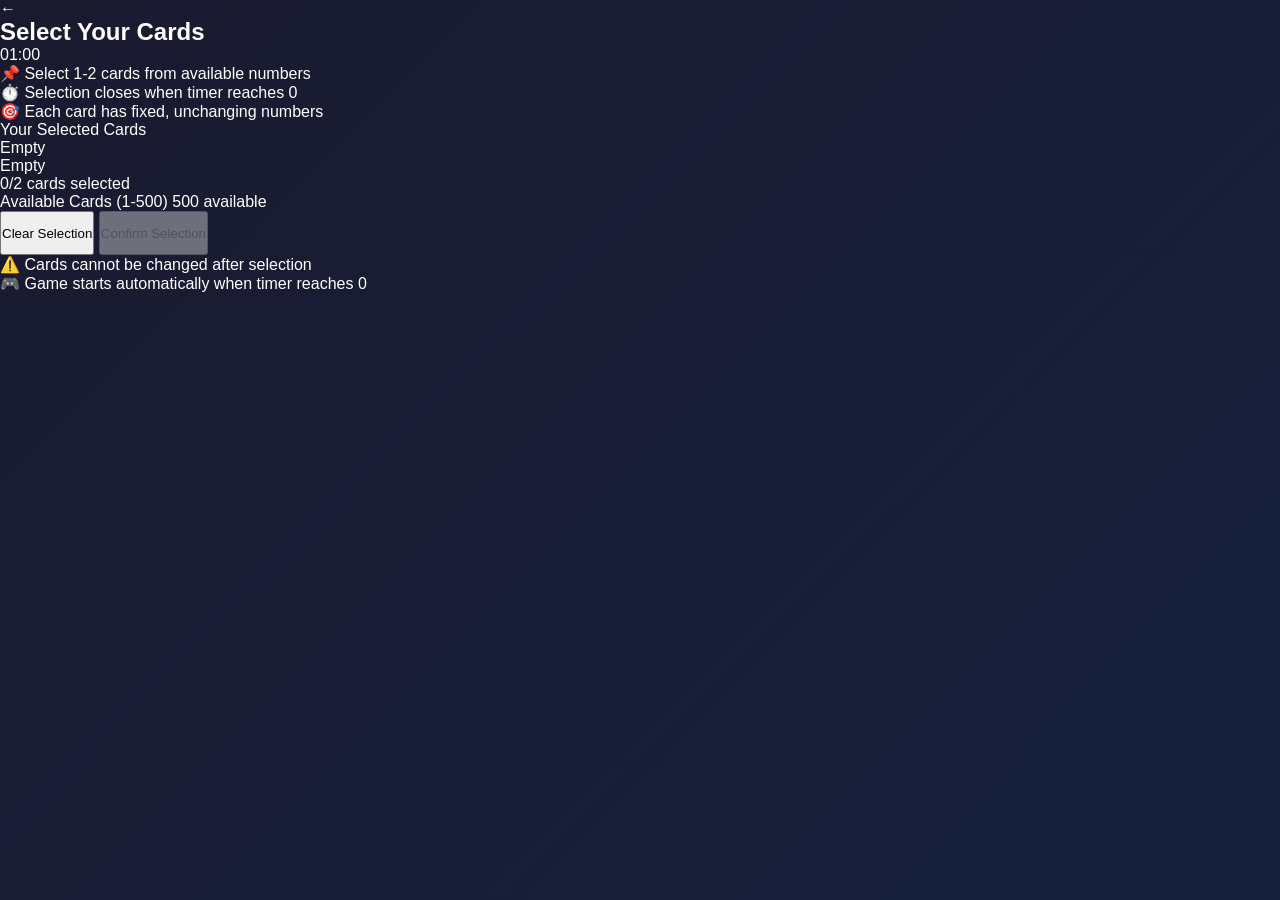
==== choose-cards.html @ dc998b2a "Add files via upload" ====
<!DOCTYPE html>
<html lang="en">
<head>
    <meta charset="UTF-8">
    <meta name="viewport" content="width=device-width, initial-scale=1.0, maximum-scale=1.0, user-scalable=no">
    <title>Select Your Bingo Cards</title>
    <link rel="stylesheet" href="css/style.css">
    <link rel="stylesheet" href="css/mobile.css">
    <link rel="stylesheet" href="css/animations.css">
    <script src="https://telegram.org/js/telegram-web-app.js"></script>
</head>
<body class="selection-page">
    <div class="selection-container">
        <!-- Header -->
        <div class="selection-header">
            <div class="back-button" onclick="window.history.back()">←</div>
            <h2>Select Your Cards</h2>
            <div class="timer-small" id="selectionTimer">01:00</div>
        </div>
        
        <!-- Instructions -->
        <div class="instructions">
            <p>📌 Select 1-2 cards from available numbers</p>
            <p>⏱️ Selection closes when timer reaches 0</p>
            <p>🎯 Each card has fixed, unchanging numbers</p>
        </div>
        
        <!-- Selected Cards Display -->
        <div class="selected-display">
            <div class="selected-title">Your Selected Cards</div>
            <div class="selected-cards" id="selectedCards">
                <div class="card-slot" id="slot1">Empty</div>
                <div class="card-slot" id="slot2">Empty</div>
            </div>
            <div class="selection-count">
                <span id="selectedCount">0</span>/2 cards selected
            </div>
        </div>
        
        <!-- Card Grid -->
        <div class="card-grid-container">
            <div class="grid-header">
                <span>Available Cards (1-500)</span>
                <span class="available-count" id="availableCount">500 available</span>
            </div>
            <div class="card-grid" id="cardGrid">
                <!-- Cards will be generated here -->
            </div>
        </div>
        
        <!-- Controls -->
        <div class="selection-controls">
            <button class="control-btn secondary" id="clearBtn">
                Clear Selection
            </button>
            <button class="control-btn primary" id="confirmBtn" disabled>
                Confirm Selection
            </button>
        </div>
        
        <!-- Footer Note -->
        <div class="footer-note">
            <p>⚠️ Cards cannot be changed after selection</p>
            <p>🎮 Game starts automatically when timer reaches 0</p>
        </div>
    </div>
    
    <!-- Scripts -->
    <script src="js/telegram.js"></script>
    <script src="js/app.js"></script>
    <script src="js/card-manager.js"></script>
</body>
</html>
---- css/style.css ----
/* Reset & Base */
* {
    margin: 0;
    padding: 0;
    box-sizing: border-box;
    -webkit-tap-highlight-color: transparent;
}

body {
    font-family: -apple-system, BlinkMacSystemFont, 'Segoe UI', Roboto, Oxygen, Ubuntu, sans-serif;
    background: linear-gradient(135deg, #1a1a2e 0%, #16213e 100%);
    color: #fff;
    min-height: 100vh;
    overflow-x: hidden;
}

/* Lobby Page */
.lobby-page {
    padding: 16px;
    max-width: 500px;
    margin: 0 auto;
}

.lobby-container {
    display: flex;
    flex-direction: column;
    gap: 20px;
}

.game-header {
    display: flex;
    justify-content: space-between;
    align-items: center;
    padding: 12px;
    background: rgba(255, 255, 255, 0.05);
    border-radius: 12px;
    border: 1px solid rgba(255, 255, 255, 0.1);
}

.logo {
    display: flex;
    align-items: center;
    gap: 10px;
}

.logo-icon {
    font-size: 32px;
}

h1 {
    font-size: 20px;
    font-weight: 700;
}

.stake-display {
    text-align: center;
    padding: 8px 16px;
    background: linear-gradient(135deg, #00b894, #00cec9);
    border-radius: 8px;
}

.stake-label {
    font-size: 12px;
    opacity: 0.9;
}

.stake-amount {
    font-size: 24px;
    font-weight: 700;
}

/* Timer Section */
.game-timer-section {
    text-align: center;
    padding: 20px;
    background: rgba(0, 0, 0, 0.3);
    border-radius: 16px;
    border: 2px solid #00b894;
}

.timer-label {
    font-size: 14px;
    color: #81ecec;
    margin-bottom: 8px;
}

.timer-display {
    font-size: 48px;
    font-weight: 700;
    font-family: 'Courier New', monospace;
    color: #00b894;
    text-shadow: 0 0 20px rgba(0, 184, 148, 0.5);
    margin: 10px 0;
}

.timer-subtext {
    font-size: 12px;
    color: #81ecec;
    opacity: 0.8;
}

/* Stats Grid */
.stats-grid {
    display: grid;
    grid-template-columns: repeat(2, 1fr);
    gap: 12px;
}

.stat-card {
    background: rgba(255, 255, 255, 0.05);
    border-radius: 12px;
    padding: 16px;
    display: flex;
    align-items: center;
    gap: 12px;
    border: 1px solid rgba(255, 255, 255, 0.1);
}

.stat-icon {
    font-size: 24px;
    width: 40px;
    height: 40px;
    background: rgba(255, 255, 255, 0.1);
    border-radius: 10px;
    display: flex;
    align-items: center;
    justify-content: center;
}

.stat-content {
    flex: 1;
}

.stat-value {
    font-size: 20px;
    font-weight: 700;
    color: #00b894;
}

.stat-label {
    font-size: 12px;
    color: #81ecec;
    opacity: 0.8;
}

/* Player Section */
.player-section {
    background: rgba(255, 255, 255, 0.05);
    border-radius: 12px;
    padding: 16px;
}

.player-card {
    display: flex;
    align-items: center;
    gap: 12px;
    margin-bottom: 12px;
}

.player-avatar {
    width: 50px;
    height: 50px;
    background: linear-gradient(135deg, #6c5ce7, #a29bfe);
    border-radius: 25px;
    display: flex;
    align-items: center;
    justify-content: center;
    font-size: 24px;
    font-weight: 700;
}

.player-info {
    flex: 1;
}

.player-name {
    font-size: 18px;
    font-weight: 600;
    margin-bottom: 4px;
}

.player-balance {
    font-size: 14px;
    color: #81ecec;
}

.player-status {
    display: flex;
    justify-content: space-between;
    padding: 8px 0;
    border-top: 1px solid rgba(255, 255, 255, 0.1);
}

.status-label {
    font-size: 14px;
    color: #81ecec;
}

.status-value {
    font-size: 14px;
    font-weight: 600;
    color: #00b894;
}

/* Action Section */
.action-section {
    text-align: center;
}

.play-button {
    width: 100%;
    padding: 24px 16px;
    background: linear-gradient(135deg, #00b894, #00a085);
    border: none;
    border-radius: 16px;
    color: white;
    font-size: 20px;
    font-weight: 700;
    display: flex;
    flex-direction: column;
    align-items: center;
    gap: 8px;
    cursor: pointer;
    transition: transform 0.2s, box-shadow 0.2s;
    margin-bottom: 12px;
}

.play-button:active {
    transform: scale(0.98);
}

.play-icon {
    font-size: 32px;
}

.play-subtext {
    font-size: 14px;
    opacity: 0.9;
}

.commission-notice {
    background: rgba(255, 255, 255, 0.05);
    border-radius: 12px;
    padding: 12px;
    font-size: 12px;
}

.commission-label {
    color: #81ecec;
    margin-bottom: 4px;
}

.commission-breakdown {
    display: flex;
    justify-content: space-between;
    font-size: 14px;
    font-weight: 600;
}

/* Rules & Winners Sections */
.rules-section, .winners-section {
    background: rgba(255, 255, 255, 0.05);
    border-radius: 12px;
    padding: 16px;
}

h3 {
    font-size: 18px;
    margin-bottom: 12px;
    display: flex;
    align-items: center;
    gap: 8px;
}

.rules-list {
    list-style: none;
}

.rules-list li {
    font-size: 14px;
    padding: 8px 0;
    border-bottom: 1px solid rgba(255, 255, 255, 0.05);
    display: flex;
    align-items: center;
    gap: 8px;
}

.rules-list li:last-child {
    border-bottom: none;
}

.winners-list {
    display: flex;
    flex-direction: column;
    gap: 8px;
}

.winner-item {
    display: flex;
    justify-content: space-between;
    padding: 12px;
    background: rgba(255, 255, 255, 0.05);
    border-radius: 8px;
    font-size: 14px;
}

.winner-name {
    font-weight: 600;
}

.winner-prize {
    color: #00b894;
    font-weight: 700;
}
---- css/mobile.css ----
/* Mobile-specific optimizations */
@media (max-width: 480px) {
    body {
        font-size: 14px;
    }
    
    .lobby-page {
        padding: 12px;
    }
    
    h1 {
        font-size: 18px;
    }
    
    .timer-display {
        font-size: 36px;
    }
    
    .stat-card {
        padding: 12px;
    }
    
    .stat-value {
        font-size: 18px;
    }
    
    .play-button {
        padding: 20px 12px;
        font-size: 18px;
    }
    
    .player-avatar {
        width: 45px;
        height: 45px;
        font-size: 20px;
    }
    
    .player-name {
        font-size: 16px;
    }
    
    .rules-list li {
        font-size: 13px;
        padding: 6px 0;
    }
    
    .winner-item {
        font-size: 13px;
        padding: 10px;
    }
}

/* Prevent zoom on input */
input, select, textarea {
    font-size: 16px !important;
}

/* Better touch targets */
button, 
[role="button"] {
    min-height: 44px;
    min-width: 44px;
}

/* Hide scrollbar but keep functionality */
.scrollable {
    -webkit-overflow-scrolling: touch;
    scrollbar-width: none;
}

.scrollable::-webkit-scrollbar {
    display: none;
}

/* Safe area insets for notched phones */
@supports (padding: max(0px)) {
    .lobby-page {
        padding-left: max(12px, env(safe-area-inset-left));
        padding-right: max(12px, env(safe-area-inset-right));
        padding-bottom: max(12px, env(safe-area-inset-bottom));
    }
}
---- css/animations.css ----
/* Animations */
@keyframes fadeIn {
    from { opacity: 0; transform: translateY(20px); }
    to { opacity: 1; transform: translateY(0); }
}

@keyframes slideIn {
    from { transform: translateX(-100%); }
    to { transform: translateX(0); }
}

@keyframes pulse {
    0%, 100% { transform: scale(1); }
    50% { transform: scale(1.05); }
}

@keyframes shake {
    0%, 100% { transform: translateX(0); }
    25% { transform: translateX(-5px); }
    75% { transform: translateX(5px); }
}

@keyframes blink {
    0%, 100% { opacity: 1; }
    50% { opacity: 0.5; }
}

@keyframes confettiFall {
    0% { transform: translateY(-100px) rotate(0deg); opacity: 1; }
    100% { transform: translateY(100vh) rotate(360deg); opacity: 0; }
}

/* Animation Classes */
.animate-fade-in {
    animation: fadeIn 0.5s ease-out;
}

.animate-slide-in {
    animation: slideIn 0.3s ease-out;
}

.animate-pulse {
    animation: pulse 2s infinite;
}

.animate-shake {
    animation: shake 0.5s ease-in-out;
}

.animate-blink {
    animation: blink 1s infinite;
}

/* Page Transitions */
.page-transition-enter {
    opacity: 0;
    transform: translateY(20px);
}

.page-transition-enter-active {
    opacity: 1;
    transform: translateY(0);
    transition: opacity 300ms, transform 300ms;
}

.page-transition-exit {
    opacity: 1;
}

.page-transition-exit-active {
    opacity: 0;
    transform: translateY(-20px);
    transition: opacity 300ms, transform 300ms;
}
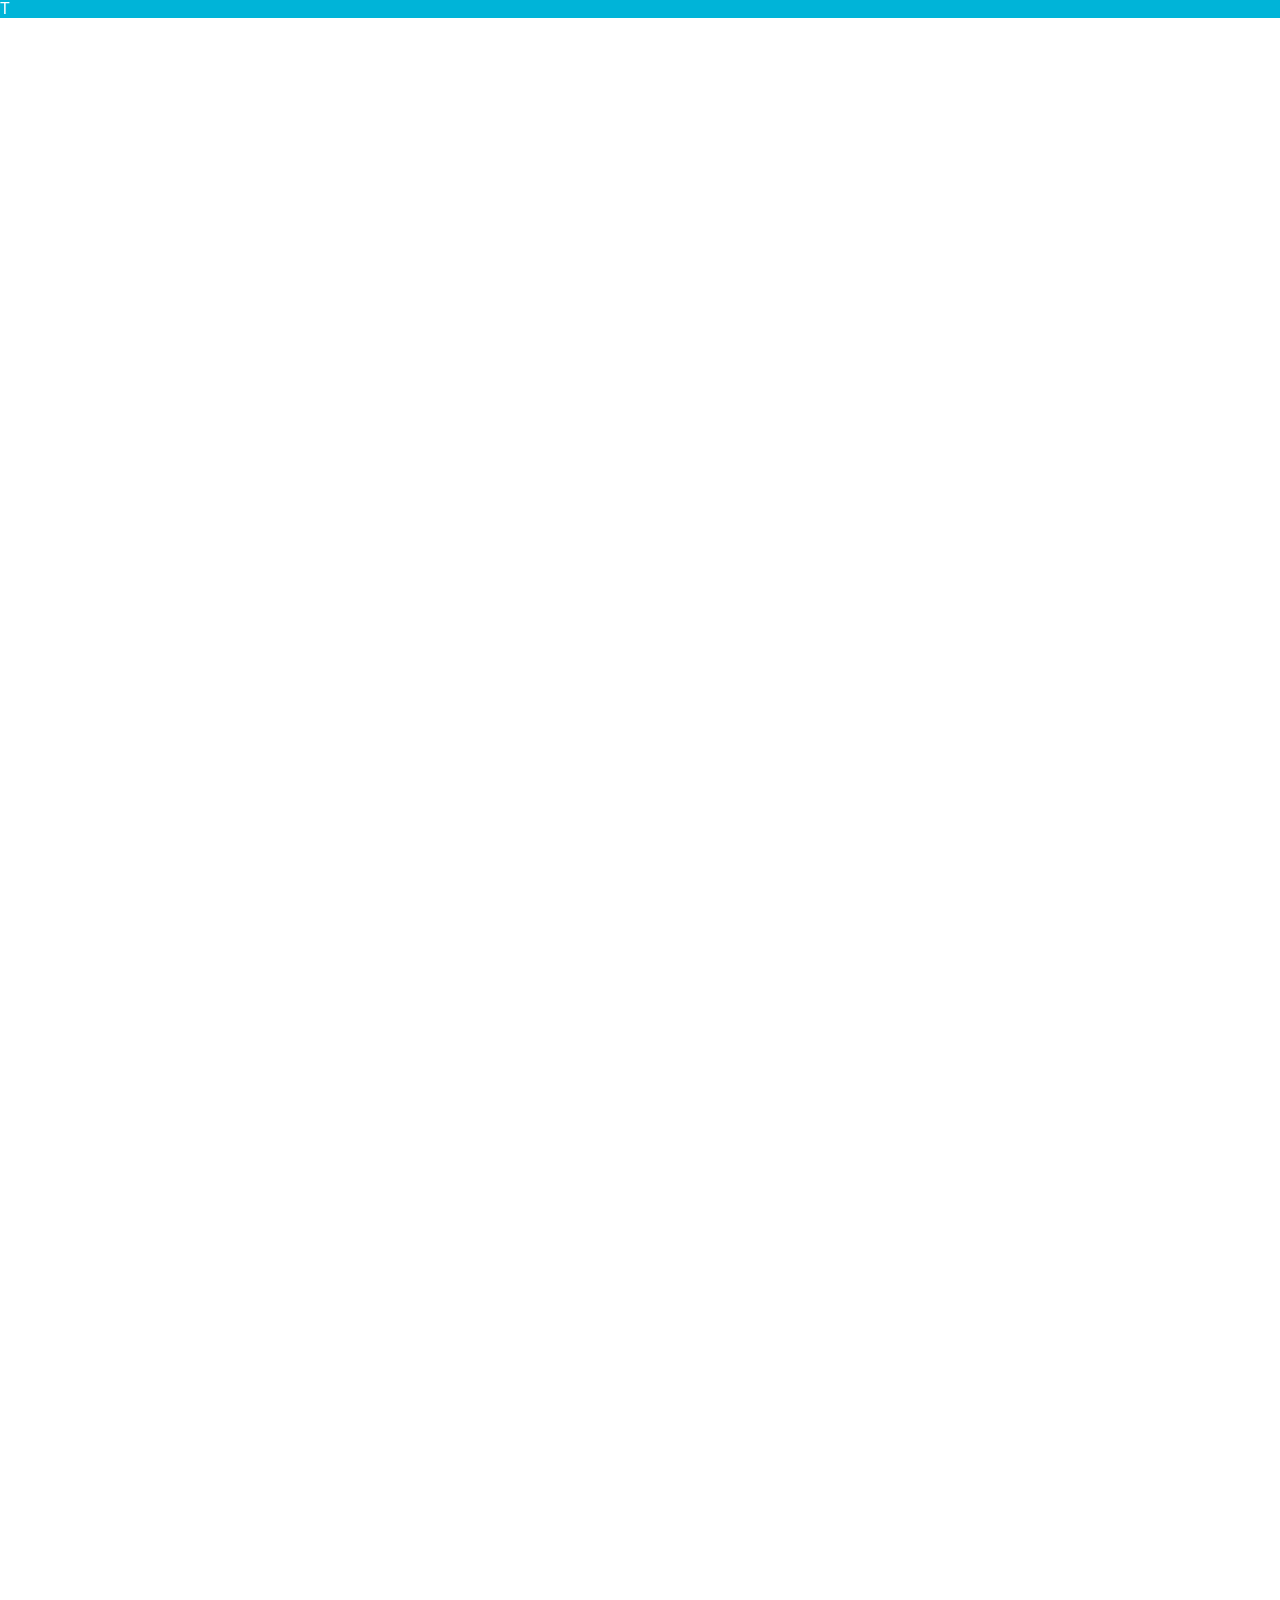
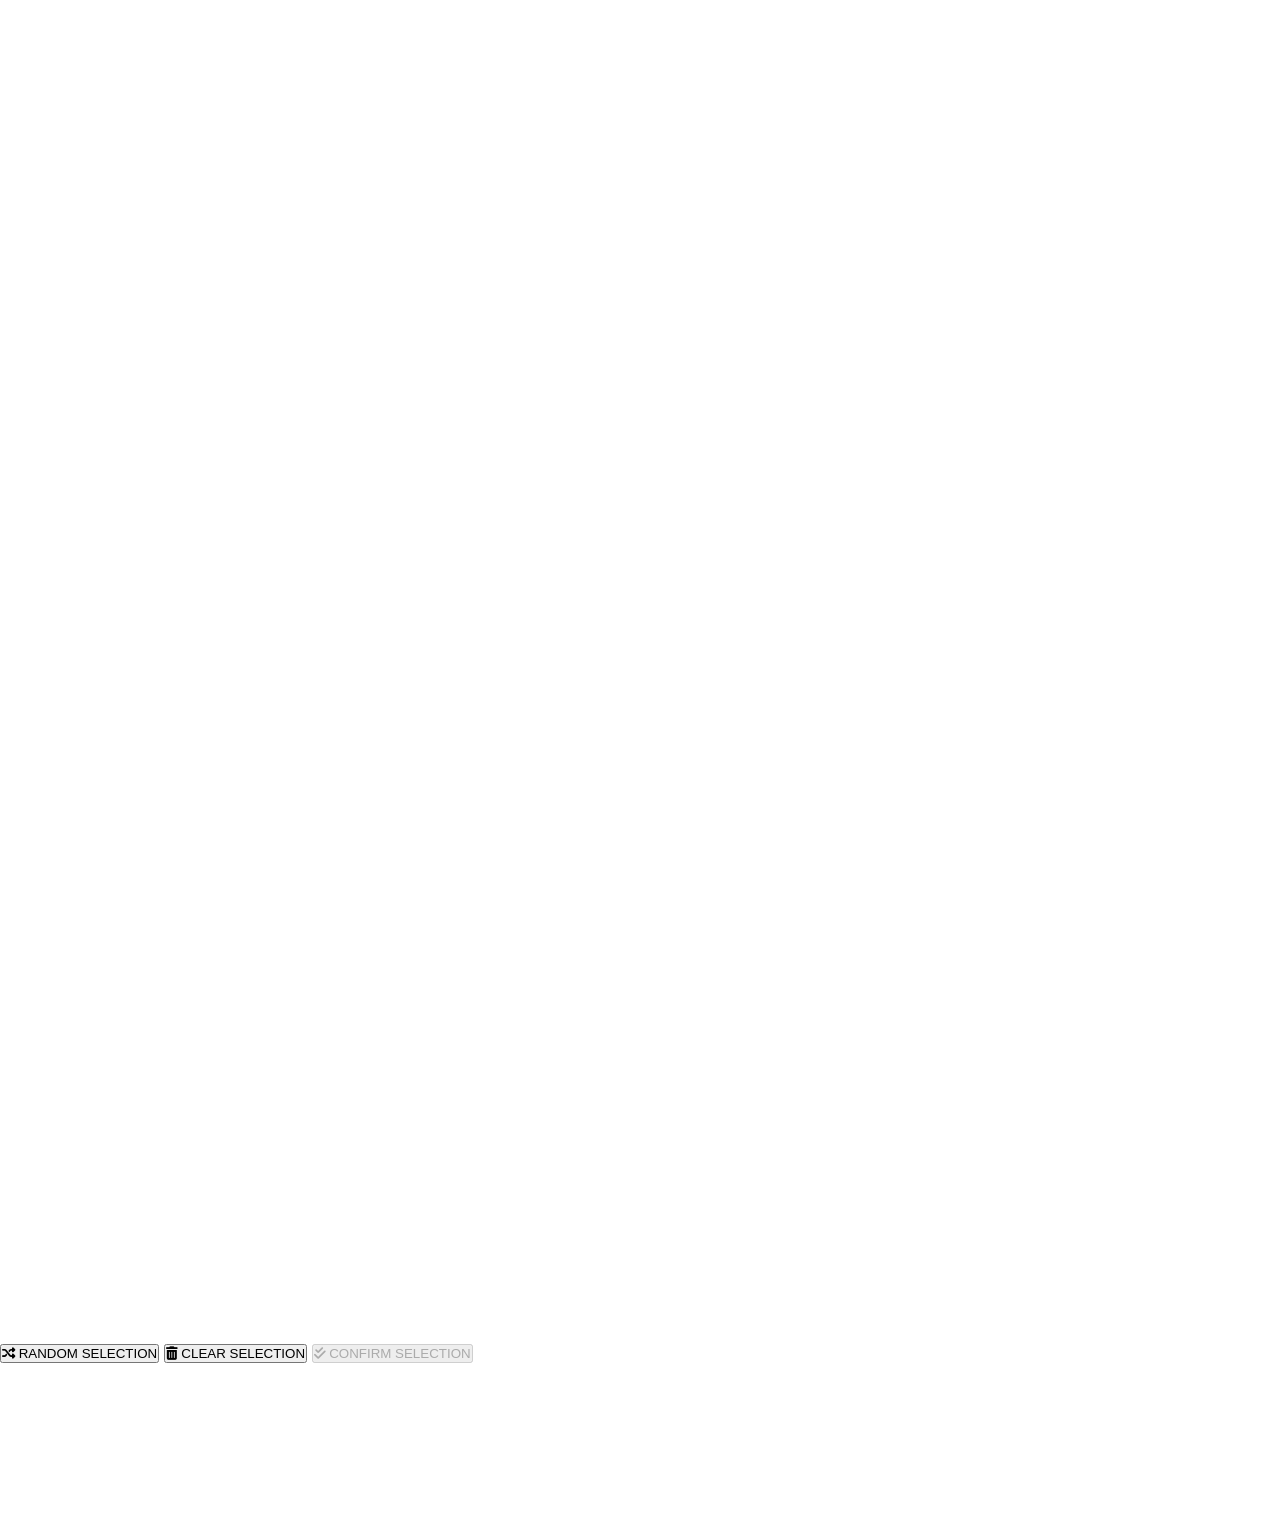
==== commit 6cb1a24a: "Add files via upload" ====
--- a/choose-cards.html
+++ b/choose-cards.html
@@ -2,72 +2,130 @@
 <html lang="en">
 <head>
     <meta charset="UTF-8">
-    <meta name="viewport" content="width=device-width, initial-scale=1.0, maximum-scale=1.0, user-scalable=no">
-    <title>Select Your Bingo Cards</title>
+    <meta name="viewport" content="width=device-width, initial-scale=1.0">
+    <title>Choose Your Bingo Cards</title>
+    <link rel="stylesheet" href="https://cdnjs.cloudflare.com/ajax/libs/font-awesome/6.4.0/css/all.min.css">
     <link rel="stylesheet" href="css/style.css">
-    <link rel="stylesheet" href="css/mobile.css">
     <link rel="stylesheet" href="css/animations.css">
+    <link rel="stylesheet" href="css/choose-cards.css">
     <script src="https://telegram.org/js/telegram-web-app.js"></script>
 </head>
-<body class="selection-page">
-    <div class="selection-container">
-        <!-- Header -->
-        <div class="selection-header">
-            <div class="back-button" onclick="window.history.back()">←</div>
-            <h2>Select Your Cards</h2>
-            <div class="timer-small" id="selectionTimer">01:00</div>
-        </div>
-        
-        <!-- Instructions -->
-        <div class="instructions">
-            <p>📌 Select 1-2 cards from available numbers</p>
-            <p>⏱️ Selection closes when timer reaches 0</p>
-            <p>🎯 Each card has fixed, unchanging numbers</p>
-        </div>
-        
-        <!-- Selected Cards Display -->
-        <div class="selected-display">
-            <div class="selected-title">Your Selected Cards</div>
-            <div class="selected-cards" id="selectedCards">
-                <div class="card-slot" id="slot1">Empty</div>
-                <div class="card-slot" id="slot2">Empty</div>
+<body class="choose-cards-page">
+    <div class="game-container">
+        <div class="header-section">
+            <div class="player-info">
+                <div class="player-id">
+                    <div class="player-avatar" id="playerAvatar">T</div>
+                    <div class="player-details">
+                        <h2 id="playerName">Telegram User</h2>
+                        <p>Player ID: <span id="playerId">0000</span></p>
+                    </div>
+                </div>
+                
+                <div class="selection-timer">
+                    <div class="timer-label">
+                        <i class="fas fa-hourglass-half"></i>
+                        SELECTION TIME LEFT
+                    </div>
+                    <div class="timer-display" id="selectionTimer">01:00</div>
+                </div>
             </div>
-            <div class="selection-count">
-                <span id="selectedCount">0</span>/2 cards selected
+            
+            <div class="selection-progress">
+                <div class="progress-item">
+                    <div class="progress-value" id="cardsSelected">0</div>
+                    <div class="progress-label">Cards Selected</div>
+                    <div class="progress-bar-container">
+                        <div class="progress-bar" id="selectionProgress"></div>
+                    </div>
+                </div>
+                
+                <div class="progress-item">
+                    <div class="progress-value" id="totalCardsTaken">0</div>
+                    <div class="progress-label">Total Cards Taken</div>
+                </div>
+                
+                <div class="progress-item">
+                    <div class="progress-value" id="activePlayers">0</div>
+                    <div class="progress-label">Active Players</div>
+                </div>
             </div>
         </div>
-        
-        <!-- Card Grid -->
-        <div class="card-grid-container">
-            <div class="grid-header">
-                <span>Available Cards (1-500)</span>
-                <span class="available-count" id="availableCount">500 available</span>
-            </div>
-            <div class="card-grid" id="cardGrid">
-                <!-- Cards will be generated here -->
+
+        <div class="cards-grid-section">
+            <h2 class="section-title">
+                <i class="fas fa-th-large"></i>
+                AVAILABLE BINGO CARDS (1-500)
+            </h2>
+            <div class="cards-grid" id="cardsGrid">
+                <!-- Card numbers will be generated by JavaScript -->
             </div>
         </div>
-        
-        <!-- Controls -->
-        <div class="selection-controls">
-            <button class="control-btn secondary" id="clearBtn">
-                Clear Selection
+
+        <div class="selected-cards-section">
+            <h2 class="section-title">
+                <i class="fas fa-check-circle"></i>
+                YOUR SELECTED CARDS
+            </h2>
+            <div class="selected-cards">
+                <div class="selected-card-display" id="card1Display">
+                    <h3><i class="fas fa-dice-one"></i> CARD #1</h3>
+                    <div class="selected-card-number" id="card1Number">--</div>
+                    <div class="card-preview" id="card1Preview">
+                        <!-- Card preview will be generated -->
+                    </div>
+                </div>
+                
+                <div class="selected-card-display" id="card2Display">
+                    <h3><i class="fas fa-dice-two"></i> CARD #2</h3>
+                    <div class="selected-card-number" id="card2Number">--</div>
+                    <div class="card-preview" id="card2Preview">
+                        <!-- Card preview will be generated -->
+                    </div>
+                </div>
+            </div>
+        </div>
+
+        <div class="controls-section">
+            <button class="control-btn btn-random" id="randomSelectBtn">
+                <i class="fas fa-random"></i>
+                RANDOM SELECTION
             </button>
-            <button class="control-btn primary" id="confirmBtn" disabled>
-                Confirm Selection
+            
+            <button class="control-btn btn-clear" id="clearSelectionBtn">
+                <i class="fas fa-trash-alt"></i>
+                CLEAR SELECTION
+            </button>
+            
+            <button class="control-btn btn-confirm" id="confirmSelectionBtn" disabled>
+                <i class="fas fa-check-double"></i>
+                CONFIRM SELECTION
             </button>
         </div>
-        
-        <!-- Footer Note -->
-        <div class="footer-note">
-            <p>⚠️ Cards cannot be changed after selection</p>
-            <p>🎮 Game starts automatically when timer reaches 0</p>
+
+        <div class="instructions">
+            <h3><i class="fas fa-lightbulb"></i> IMPORTANT INSTRUCTIONS</h3>
+            <ul>
+                <li>You can select up to 2 bingo cards</li>
+                <li>Each card has a unique number from 1 to 500</li>
+                <li>Once selected, cards cannot be changed</li>
+                <li>Selection time is limited to 1 minute</li>
+                <li>Game will start automatically when time expires</li>
+                <li>Gray cards are already taken by other players</li>
+                <li>Green cards are available for selection</li>
+                <li>Blue cards are your current selection</li>
+            </ul>
         </div>
     </div>
-    
+
+    <div class="loading-overlay" id="loadingOverlay">
+        <div class="loading-spinner"></div>
+        <div class="loading-text" id="loadingText">Loading Game...</div>
+    </div>
+
     <!-- Scripts -->
-    <script src="js/telegram.js"></script>
-    <script src="js/app.js"></script>
-    <script src="js/card-manager.js"></script>
+    <script src="js/common.js"></script>
+    <script src="js/telegram-init.js"></script>
+    <script src="js/choose-cards.js"></script>
 </body>
 </html>
--- a/css/style.css
+++ b/css/style.css
@@ -1,314 +1,205 @@
-/* Reset & Base */
+/* Reset and base styles */
 * {
     margin: 0;
     padding: 0;
     box-sizing: border-box;
-    -webkit-tap-highlight-color: transparent;
+    font-family: 'Segoe UI', Tahoma, Geneva, Verdana, sans-serif;
 }
 
 body {
-    font-family: -apple-system, BlinkMacSystemFont, 'Segoe UI', Roboto, Oxygen, Ubuntu, sans-serif;
-    background: linear-gradient(135deg, #1a1a2e 0%, #16213e 100%);
     color: #fff;
     min-height: 100vh;
     overflow-x: hidden;
 }
 
-/* Lobby Page */
-.lobby-page {
-    padding: 16px;
-    max-width: 500px;
-    margin: 0 auto;
-}
-
-.lobby-container {
-    display: flex;
-    flex-direction: column;
-    gap: 20px;
-}
-
-.game-header {
-    display: flex;
-    justify-content: space-between;
-    align-items: center;
-    padding: 12px;
-    background: rgba(255, 255, 255, 0.05);
-    border-radius: 12px;
-    border: 1px solid rgba(255, 255, 255, 0.1);
-}
-
-.logo {
-    display: flex;
-    align-items: center;
-    gap: 10px;
-}
-
-.logo-icon {
-    font-size: 32px;
-}
-
-h1 {
-    font-size: 20px;
-    font-weight: 700;
-}
-
-.stake-display {
-    text-align: center;
-    padding: 8px 16px;
-    background: linear-gradient(135deg, #00b894, #00cec9);
-    border-radius: 8px;
-}
-
-.stake-label {
-    font-size: 12px;
-    opacity: 0.9;
-}
-
-.stake-amount {
-    font-size: 24px;
-    font-weight: 700;
-}
-
-/* Timer Section */
-.game-timer-section {
-    text-align: center;
-    padding: 20px;
-    background: rgba(0, 0, 0, 0.3);
-    border-radius: 16px;
-    border: 2px solid #00b894;
-}
-
-.timer-label {
-    font-size: 14px;
-    color: #81ecec;
-    margin-bottom: 8px;
-}
-
-.timer-display {
-    font-size: 48px;
-    font-weight: 700;
-    font-family: 'Courier New', monospace;
-    color: #00b894;
-    text-shadow: 0 0 20px rgba(0, 184, 148, 0.5);
-    margin: 10px 0;
-}
-
-.timer-subtext {
-    font-size: 12px;
-    color: #81ecec;
-    opacity: 0.8;
-}
-
-/* Stats Grid */
-.stats-grid {
-    display: grid;
-    grid-template-columns: repeat(2, 1fr);
-    gap: 12px;
-}
-
-.stat-card {
-    background: rgba(255, 255, 255, 0.05);
-    border-radius: 12px;
-    padding: 16px;
-    display: flex;
-    align-items: center;
-    gap: 12px;
-    border: 1px solid rgba(255, 255, 255, 0.1);
-}
-
-.stat-icon {
-    font-size: 24px;
-    width: 40px;
-    height: 40px;
-    background: rgba(255, 255, 255, 0.1);
+/* Common button styles */
+.btn {
+    padding: 15px 30px;
+    border: none;
     border-radius: 10px;
+    font-size: 1.1rem;
+    font-weight: bold;
+    cursor: pointer;
+    transition: all 0.3s ease;
     display: flex;
     align-items: center;
     justify-content: center;
-}
-
-.stat-content {
-    flex: 1;
-}
-
-.stat-value {
-    font-size: 20px;
-    font-weight: 700;
-    color: #00b894;
-}
-
-.stat-label {
-    font-size: 12px;
-    color: #81ecec;
-    opacity: 0.8;
-}
-
-/* Player Section */
-.player-section {
-    background: rgba(255, 255, 255, 0.05);
-    border-radius: 12px;
-    padding: 16px;
-}
-
-.player-card {
-    display: flex;
-    align-items: center;
-    gap: 12px;
-    margin-bottom: 12px;
-}
-
-.player-avatar {
-    width: 50px;
-    height: 50px;
-    background: linear-gradient(135deg, #6c5ce7, #a29bfe);
-    border-radius: 25px;
-    display: flex;
-    align-items: center;
-    justify-content: center;
-    font-size: 24px;
-    font-weight: 700;
-}
-
-.player-info {
-    flex: 1;
-}
-
-.player-name {
-    font-size: 18px;
-    font-weight: 600;
-    margin-bottom: 4px;
-}
-
-.player-balance {
-    font-size: 14px;
-    color: #81ecec;
-}
-
-.player-status {
-    display: flex;
-    justify-content: space-between;
-    padding: 8px 0;
-    border-top: 1px solid rgba(255, 255, 255, 0.1);
-}
-
-.status-label {
-    font-size: 14px;
-    color: #81ecec;
-}
-
-.status-value {
-    font-size: 14px;
-    font-weight: 600;
-    color: #00b894;
-}
-
-/* Action Section */
-.action-section {
-    text-align: center;
-}
-
-.play-button {
-    width: 100%;
-    padding: 24px 16px;
-    background: linear-gradient(135deg, #00b894, #00a085);
-    border: none;
-    border-radius: 16px;
-    color: white;
-    font-size: 20px;
-    font-weight: 700;
+    gap: 10px;
+    box-shadow: 0 4px 15px rgba(0, 0, 0, 0.3);
+}
+
+.btn-primary {
+    background: linear-gradient(135deg, #00b4d8, #0077b6);
+    color: white;
+}
+
+.btn-primary:hover:not(:disabled) {
+    transform: translateY(-3px);
+    box-shadow: 0 8px 25px rgba(0, 180, 216, 0.4);
+}
+
+.btn-primary:disabled {
+    opacity: 0.5;
+    cursor: not-allowed;
+}
+
+.btn-success {
+    background: linear-gradient(135deg, #4CAF50, #2E7D32);
+    color: white;
+}
+
+.btn-success:hover {
+    transform: translateY(-3px);
+    box-shadow: 0 8px 25px rgba(76, 175, 80, 0.4);
+}
+
+.btn-danger {
+    background: linear-gradient(135deg, #f44336, #c62828);
+    color: white;
+}
+
+.btn-danger:hover {
+    transform: translateY(-3px);
+    box-shadow: 0 8px 25px rgba(244, 67, 54, 0.4);
+}
+
+.btn-warning {
+    background: linear-gradient(135deg, #ff9800, #f57c00);
+    color: white;
+}
+
+.btn-warning:hover {
+    transform: translateY(-3px);
+    box-shadow: 0 8px 25px rgba(255, 152, 0, 0.4);
+}
+
+/* Container styles */
+.container {
+    max-width: 1400px;
+    margin: 0 auto;
+    padding: 20px;
+}
+
+/* Card styles */
+.card {
+    background: rgba(0, 0, 0, 0.5);
+    border-radius: 15px;
+    padding: 20px;
+    border: 2px solid rgba(0, 180, 216, 0.3);
+    box-shadow: 0 10px 30px rgba(0, 0, 0, 0.3);
+}
+
+/* Loading overlay */
+.loading-overlay {
+    position: fixed;
+    top: 0;
+    left: 0;
+    right: 0;
+    bottom: 0;
+    background: rgba(0, 0, 0, 0.9);
     display: flex;
     flex-direction: column;
     align-items: center;
-    gap: 8px;
-    cursor: pointer;
-    transition: transform 0.2s, box-shadow 0.2s;
-    margin-bottom: 12px;
-}
-
-.play-button:active {
-    transform: scale(0.98);
-}
-
-.play-icon {
-    font-size: 32px;
-}
-
-.play-subtext {
-    font-size: 14px;
-    opacity: 0.9;
-}
-
-.commission-notice {
+    justify-content: center;
+    z-index: 9999;
+    opacity: 0;
+    pointer-events: none;
+    transition: opacity 0.5s ease;
+}
+
+.loading-overlay.active {
+    opacity: 1;
+    pointer-events: all;
+}
+
+.loading-spinner {
+    width: 60px;
+    height: 60px;
+    border: 5px solid rgba(0, 180, 216, 0.3);
+    border-top-color: #00b4d8;
+    border-radius: 50%;
+    animation: spin 1s linear infinite;
+    margin-bottom: 20px;
+}
+
+.loading-text {
+    color: #00b4d8;
+    font-size: 1.2rem;
+}
+
+/* Game stats */
+.stat-card {
     background: rgba(255, 255, 255, 0.05);
-    border-radius: 12px;
-    padding: 12px;
-    font-size: 12px;
-}
-
-.commission-label {
-    color: #81ecec;
-    margin-bottom: 4px;
-}
-
-.commission-breakdown {
-    display: flex;
-    justify-content: space-between;
-    font-size: 14px;
-    font-weight: 600;
-}
-
-/* Rules & Winners Sections */
-.rules-section, .winners-section {
-    background: rgba(255, 255, 255, 0.05);
-    border-radius: 12px;
-    padding: 16px;
-}
-
-h3 {
-    font-size: 18px;
-    margin-bottom: 12px;
-    display: flex;
-    align-items: center;
-    gap: 8px;
-}
-
-.rules-list {
-    list-style: none;
-}
-
-.rules-list li {
-    font-size: 14px;
-    padding: 8px 0;
-    border-bottom: 1px solid rgba(255, 255, 255, 0.05);
-    display: flex;
-    align-items: center;
-    gap: 8px;
-}
-
-.rules-list li:last-child {
-    border-bottom: none;
-}
-
-.winners-list {
-    display: flex;
-    flex-direction: column;
-    gap: 8px;
-}
-
-.winner-item {
-    display: flex;
-    justify-content: space-between;
-    padding: 12px;
-    background: rgba(255, 255, 255, 0.05);
-    border-radius: 8px;
-    font-size: 14px;
-}
-
-.winner-name {
-    font-weight: 600;
-}
-
-.winner-prize {
-    color: #00b894;
-    font-weight: 700;
+    border-radius: 10px;
+    padding: 15px;
+    text-align: center;
+}
+
+.stat-value {
+    font-size: 2rem;
+    font-weight: bold;
+    color: #00b4d8;
+    font-family: 'Courier New', monospace;
+}
+
+.stat-label {
+    color: #90e0ef;
+    font-size: 0.9rem;
+    opacity: 0.8;
+    margin-top: 5px;
+}
+
+/* Timer */
+.timer {
+    font-size: 2.5rem;
+    font-weight: bold;
+    color: #00b4d8;
+    font-family: 'Courier New', monospace;
+    text-shadow: 0 0 10px rgba(0, 180, 216, 0.5);
+}
+
+/* Grid system */
+.grid {
+    display: grid;
+    gap: 15px;
+}
+
+.grid-2 { grid-template-columns: repeat(2, 1fr); }
+.grid-3 { grid-template-columns: repeat(3, 1fr); }
+.grid-4 { grid-template-columns: repeat(4, 1fr); }
+.grid-5 { grid-template-columns: repeat(5, 1fr); }
+
+/* Responsive utilities */
+@media (max-width: 768px) {
+    .container {
+        padding: 10px;
+    }
+    
+    .btn {
+        padding: 12px 20px;
+        font-size: 1rem;
+    }
+    
+    .stat-value {
+        font-size: 1.5rem;
+    }
+    
+    .timer {
+        font-size: 2rem;
+    }
+    
+    .grid-2, .grid-3, .grid-4, .grid-5 {
+        grid-template-columns: 1fr;
+    }
+}
+
+/* Hide scrollbar but keep functionality */
+.scrollable {
+    overflow-y: auto;
+    scrollbar-width: none; /* Firefox */
+    -ms-overflow-style: none; /* IE and Edge */
+}
+
+.scrollable::-webkit-scrollbar {
+    display: none; /* Chrome, Safari and Opera */
 }
--- a/css/animations.css
+++ b/css/animations.css
@@ -1,74 +1,243 @@
-/* Animations */
+/* Keyframe animations */
 @keyframes fadeIn {
-    from { opacity: 0; transform: translateY(20px); }
-    to { opacity: 1; transform: translateY(0); }
-}
-
-@keyframes slideIn {
-    from { transform: translateX(-100%); }
-    to { transform: translateX(0); }
+    from {
+        opacity: 0;
+        transform: translateY(20px);
+    }
+    to {
+        opacity: 1;
+        transform: translateY(0);
+    }
+}
+
+@keyframes fadeOut {
+    from {
+        opacity: 1;
+        transform: translateY(0);
+    }
+    to {
+        opacity: 0;
+        transform: translateY(20px);
+    }
+}
+
+@keyframes slideInLeft {
+    from {
+        transform: translateX(-100%);
+        opacity: 0;
+    }
+    to {
+        transform: translateX(0);
+        opacity: 1;
+    }
+}
+
+@keyframes slideInRight {
+    from {
+        transform: translateX(100%);
+        opacity: 0;
+    }
+    to {
+        transform: translateX(0);
+        opacity: 1;
+    }
+}
+
+@keyframes slideInUp {
+    from {
+        transform: translateY(100%);
+        opacity: 0;
+    }
+    to {
+        transform: translateY(0);
+        opacity: 1;
+    }
+}
+
+@keyframes slideInDown {
+    from {
+        transform: translateY(-100%);
+        opacity: 0;
+    }
+    to {
+        transform: translateY(0);
+        opacity: 1;
+    }
 }
 
 @keyframes pulse {
-    0%, 100% { transform: scale(1); }
-    50% { transform: scale(1.05); }
+    0%, 100% {
+        transform: scale(1);
+        opacity: 1;
+    }
+    50% {
+        transform: scale(1.05);
+        opacity: 0.8;
+    }
+}
+
+@keyframes bounce {
+    0%, 100% {
+        transform: translateY(0);
+    }
+    50% {
+        transform: translateY(-10px);
+    }
+}
+
+@keyframes spin {
+    to {
+        transform: rotate(360deg);
+    }
+}
+
+@keyframes shimmer {
+    0% {
+        background-position: -1000px 0;
+    }
+    100% {
+        background-position: 1000px 0;
+    }
+}
+
+@keyframes glow {
+    0%, 100% {
+        box-shadow: 0 0 20px rgba(0, 180, 216, 0.5);
+    }
+    50% {
+        box-shadow: 0 0 40px rgba(0, 180, 216, 0.8);
+    }
+}
+
+@keyframes float {
+    0%, 100% {
+        transform: translateY(0);
+    }
+    50% {
+        transform: translateY(-20px);
+    }
 }
 
 @keyframes shake {
-    0%, 100% { transform: translateX(0); }
-    25% { transform: translateX(-5px); }
-    75% { transform: translateX(5px); }
-}
-
-@keyframes blink {
-    0%, 100% { opacity: 1; }
-    50% { opacity: 0.5; }
+    0%, 100% {
+        transform: translateX(0);
+    }
+    10%, 30%, 50%, 70%, 90% {
+        transform: translateX(-5px);
+    }
+    20%, 40%, 60%, 80% {
+        transform: translateX(5px);
+    }
+}
+
+@keyframes numberPop {
+    0% {
+        transform: scale(0.5) rotate(-10deg);
+        opacity: 0;
+    }
+    70% {
+        transform: scale(1.1) rotate(5deg);
+    }
+    100% {
+        transform: scale(1) rotate(0);
+        opacity: 1;
+    }
 }
 
 @keyframes confettiFall {
-    0% { transform: translateY(-100px) rotate(0deg); opacity: 1; }
-    100% { transform: translateY(100vh) rotate(360deg); opacity: 0; }
-}
-
-/* Animation Classes */
+    0% {
+        transform: translateY(-100px) rotate(0deg);
+        opacity: 1;
+    }
+    100% {
+        transform: translateY(100vh) rotate(720deg);
+        opacity: 0;
+    }
+}
+
+@keyframes winnerText {
+    0% {
+        text-shadow: 0 0 10px #4CAF50;
+    }
+    100% {
+        text-shadow: 0 0 30px #4CAF50, 0 0 60px #4CAF50;
+    }
+}
+
+/* Animation classes */
 .animate-fade-in {
-    animation: fadeIn 0.5s ease-out;
-}
-
-.animate-slide-in {
-    animation: slideIn 0.3s ease-out;
+    animation: fadeIn 0.5s ease-out forwards;
+}
+
+.animate-slide-in-left {
+    animation: slideInLeft 0.5s ease-out forwards;
+}
+
+.animate-slide-in-right {
+    animation: slideInRight 0.5s ease-out forwards;
+}
+
+.animate-slide-in-up {
+    animation: slideInUp 0.5s ease-out forwards;
+}
+
+.animate-slide-in-down {
+    animation: slideInDown 0.5s ease-out forwards;
 }
 
 .animate-pulse {
     animation: pulse 2s infinite;
 }
 
+.animate-bounce {
+    animation: bounce 2s infinite;
+}
+
+.animate-glow {
+    animation: glow 2s infinite;
+}
+
+.animate-float {
+    animation: float 3s ease-in-out infinite;
+}
+
 .animate-shake {
     animation: shake 0.5s ease-in-out;
 }
 
-.animate-blink {
-    animation: blink 1s infinite;
-}
-
-/* Page Transitions */
-.page-transition-enter {
-    opacity: 0;
-    transform: translateY(20px);
-}
-
-.page-transition-enter-active {
-    opacity: 1;
+.animate-number-pop {
+    animation: numberPop 0.5s ease-out forwards;
+}
+
+.animate-winner-text {
+    animation: winnerText 1s alternate infinite;
+}
+
+/* Transition delays */
+.delay-100 { animation-delay: 100ms; }
+.delay-200 { animation-delay: 200ms; }
+.delay-300 { animation-delay: 300ms; }
+.delay-400 { animation-delay: 400ms; }
+.delay-500 { animation-delay: 500ms; }
+.delay-600 { animation-delay: 600ms; }
+.delay-700 { animation-delay: 700ms; }
+.delay-800 { animation-delay: 800ms; }
+.delay-900 { animation-delay: 900ms; }
+.delay-1000 { animation-delay: 1000ms; }
+
+/* Page transition */
+.page-transition {
+    position: fixed;
+    top: 0;
+    left: 0;
+    right: 0;
+    bottom: 0;
+    background: linear-gradient(135deg, #001219, #005f73);
+    z-index: 9998;
+    transform: translateY(100%);
+    transition: transform 0.8s cubic-bezier(0.77, 0, 0.18, 1);
+}
+
+.page-transition.active {
     transform: translateY(0);
-    transition: opacity 300ms, transform 300ms;
-}
-
-.page-transition-exit {
-    opacity: 1;
-}
-
-.page-transition-exit-active {
-    opacity: 0;
-    transform: translateY(-20px);
-    transition: opacity 300ms, transform 300ms;
 }
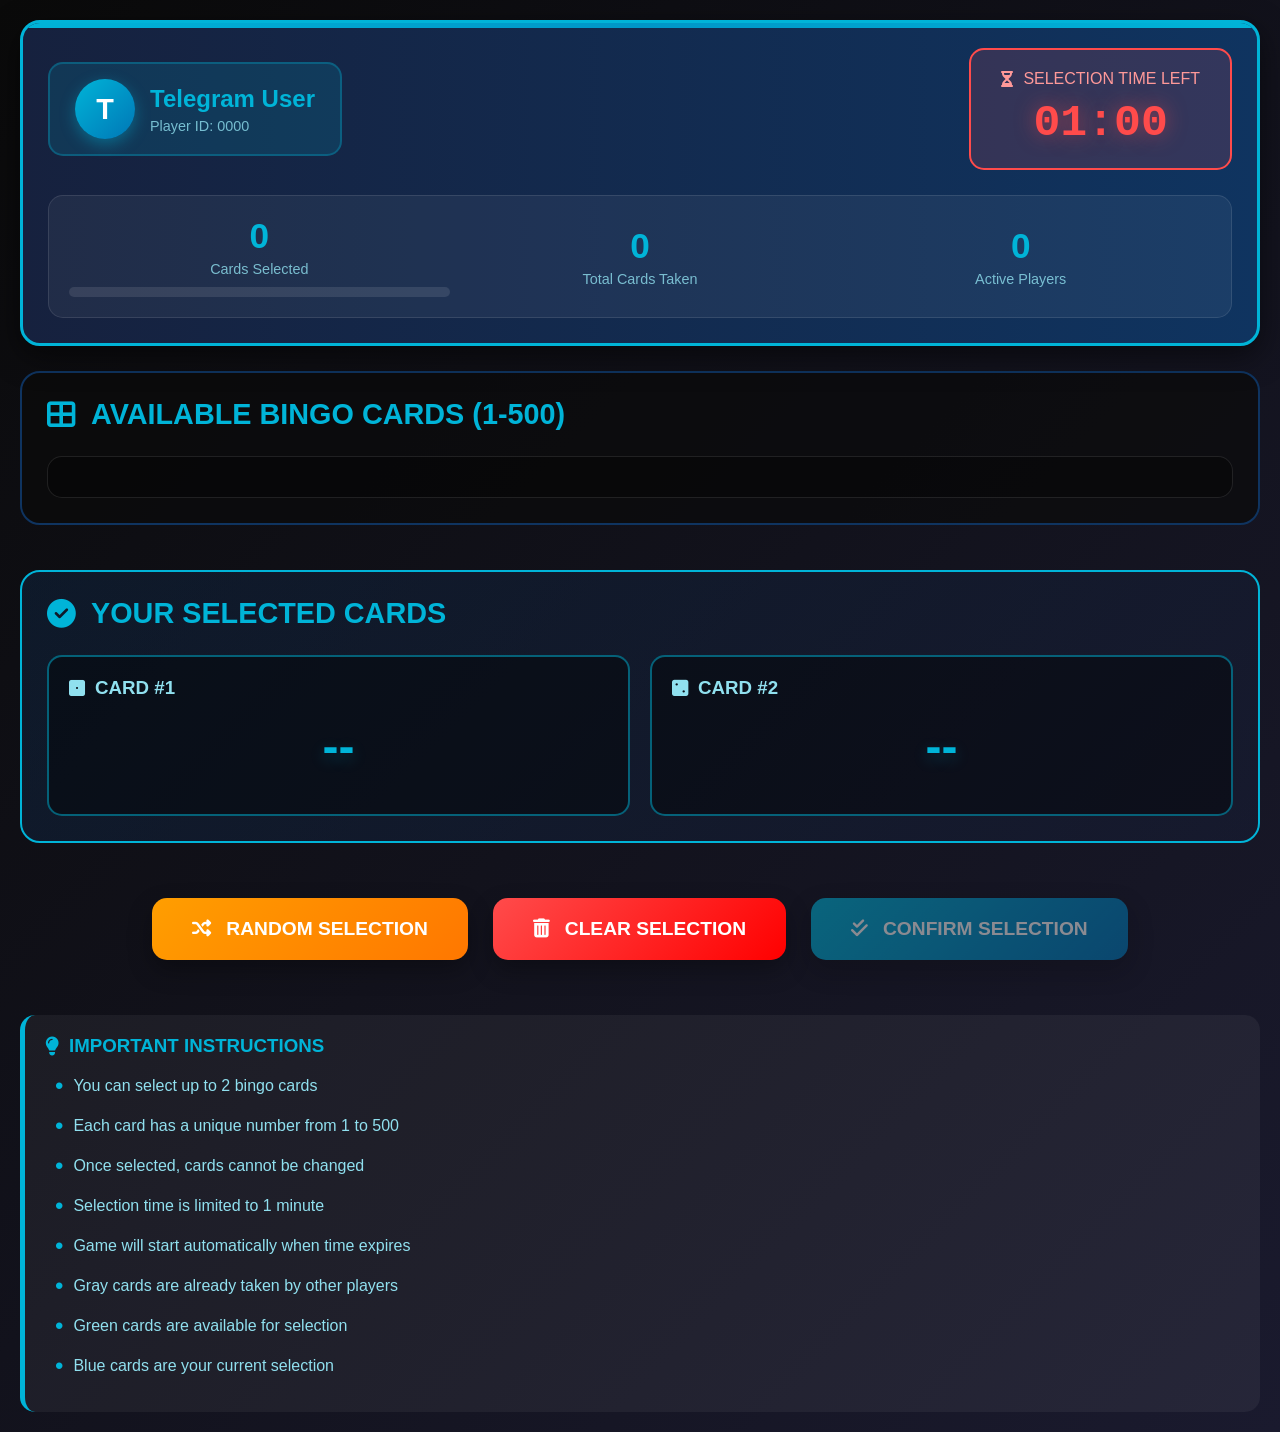
==== commit 529b001f: "Add files via upload" ====
--- a/choose-cards.html
+++ b/choose-cards.html
@@ -5,12 +5,508 @@
     <meta name="viewport" content="width=device-width, initial-scale=1.0">
     <title>Choose Your Bingo Cards</title>
     <link rel="stylesheet" href="https://cdnjs.cloudflare.com/ajax/libs/font-awesome/6.4.0/css/all.min.css">
-    <link rel="stylesheet" href="css/style.css">
-    <link rel="stylesheet" href="css/animations.css">
-    <link rel="stylesheet" href="css/choose-cards.css">
     <script src="https://telegram.org/js/telegram-web-app.js"></script>
+    <style>
+        * {
+            margin: 0;
+            padding: 0;
+            box-sizing: border-box;
+            font-family: 'Segoe UI', Tahoma, Geneva, Verdana, sans-serif;
+        }
+
+        body {
+            background: linear-gradient(135deg, #0a0a0a 0%, #1a1a2e 100%);
+            color: #fff;
+            min-height: 100vh;
+            padding: 20px;
+        }
+
+        .game-container {
+            max-width: 1400px;
+            margin: 0 auto;
+            display: flex;
+            flex-direction: column;
+            gap: 25px;
+        }
+
+        .header-section {
+            background: linear-gradient(90deg, #16213e, #0f3460);
+            border-radius: 20px;
+            padding: 25px;
+            border: 3px solid #00b4d8;
+            box-shadow: 0 10px 30px rgba(0, 0, 0, 0.5);
+            position: relative;
+            overflow: hidden;
+        }
+
+        .header-section:before {
+            content: '';
+            position: absolute;
+            top: 0;
+            left: 0;
+            right: 0;
+            height: 5px;
+            background: linear-gradient(90deg, #00b4d8, #0096c7, #00b4d8);
+        }
+
+        .player-info {
+            display: flex;
+            justify-content: space-between;
+            align-items: center;
+            margin-bottom: 25px;
+            flex-wrap: wrap;
+            gap: 20px;
+        }
+
+        .player-id {
+            display: flex;
+            align-items: center;
+            gap: 15px;
+            background: rgba(0, 180, 216, 0.15);
+            padding: 15px 25px;
+            border-radius: 15px;
+            border: 2px solid rgba(0, 180, 216, 0.3);
+        }
+
+        .player-avatar {
+            width: 60px;
+            height: 60px;
+            border-radius: 50%;
+            background: linear-gradient(135deg, #00b4d8, #0077b6);
+            display: flex;
+            align-items: center;
+            justify-content: center;
+            font-size: 1.8rem;
+            font-weight: bold;
+            box-shadow: 0 5px 15px rgba(0, 180, 216, 0.4);
+        }
+
+        .player-details h2 {
+            color: #00b4d8;
+            margin-bottom: 5px;
+            font-size: 1.5rem;
+        }
+
+        .player-details p {
+            color: #90e0ef;
+            font-size: 0.9rem;
+            opacity: 0.8;
+        }
+
+        .selection-timer {
+            background: rgba(255, 75, 75, 0.15);
+            padding: 20px 30px;
+            border-radius: 15px;
+            border: 2px solid #ff4b4b;
+            text-align: center;
+            min-width: 200px;
+        }
+
+        .timer-label {
+            color: #ff9999;
+            font-size: 1rem;
+            margin-bottom: 10px;
+            display: flex;
+            align-items: center;
+            justify-content: center;
+            gap: 10px;
+        }
+
+        .timer-display {
+            font-size: 2.8rem;
+            font-weight: bold;
+            color: #ff4b4b;
+            font-family: 'Courier New', monospace;
+            text-shadow: 0 0 20px rgba(255, 75, 75, 0.5);
+        }
+
+        .selection-progress {
+            display: flex;
+            justify-content: space-between;
+            align-items: center;
+            background: rgba(255, 255, 255, 0.05);
+            padding: 20px;
+            border-radius: 15px;
+            border: 1px solid rgba(255, 255, 255, 0.1);
+        }
+
+        .progress-item {
+            text-align: center;
+            flex: 1;
+        }
+
+        .progress-value {
+            font-size: 2.2rem;
+            font-weight: bold;
+            color: #00b4d8;
+            margin-bottom: 5px;
+        }
+
+        .progress-label {
+            color: #90e0ef;
+            font-size: 0.9rem;
+            opacity: 0.8;
+        }
+
+        .progress-bar-container {
+            height: 10px;
+            background: rgba(255, 255, 255, 0.1);
+            border-radius: 5px;
+            overflow: hidden;
+            margin-top: 10px;
+        }
+
+        .progress-bar {
+            height: 100%;
+            background: linear-gradient(90deg, #00b4d8, #0096c7);
+            width: 0%;
+            transition: width 0.5s ease;
+            border-radius: 5px;
+        }
+
+        .cards-grid-section {
+            background: rgba(10, 10, 10, 0.7);
+            border-radius: 20px;
+            padding: 25px;
+            border: 2px solid #0f3460;
+        }
+
+        .section-title {
+            color: #00b4d8;
+            font-size: 1.8rem;
+            margin-bottom: 25px;
+            display: flex;
+            align-items: center;
+            gap: 15px;
+        }
+
+        .cards-grid {
+            display: grid;
+            grid-template-columns: repeat(auto-fill, minmax(120px, 1fr));
+            gap: 15px;
+            max-height: 500px;
+            overflow-y: auto;
+            padding: 20px;
+            background: rgba(0, 0, 0, 0.3);
+            border-radius: 15px;
+            border: 1px solid rgba(255, 255, 255, 0.1);
+        }
+
+        .card-number {
+            aspect-ratio: 1;
+            display: flex;
+            align-items: center;
+            justify-content: center;
+            background: linear-gradient(135deg, #1a1a2e, #16213e);
+            border-radius: 12px;
+            font-size: 1.5rem;
+            font-weight: bold;
+            cursor: pointer;
+            transition: all 0.3s ease;
+            border: 3px solid transparent;
+            color: #90e0ef;
+            position: relative;
+            overflow: hidden;
+        }
+
+        .card-number:before {
+            content: '';
+            position: absolute;
+            top: 0;
+            left: 0;
+            right: 0;
+            bottom: 0;
+            background: linear-gradient(135deg, transparent, rgba(255, 255, 255, 0.1), transparent);
+            transform: translateX(-100%);
+            transition: transform 0.6s ease;
+        }
+
+        .card-number:hover:before {
+            transform: translateX(100%);
+        }
+
+        .card-number:hover {
+            transform: translateY(-5px) scale(1.05);
+            border-color: #00b4d8;
+            box-shadow: 0 10px 20px rgba(0, 180, 216, 0.3);
+            color: white;
+        }
+
+        .card-number.selected {
+            background: linear-gradient(135deg, #00b4d8, #0077b6);
+            border-color: #90e0ef;
+            color: white;
+            box-shadow: 0 10px 25px rgba(0, 180, 216, 0.5);
+            animation: selectedPulse 2s infinite;
+        }
+
+        .card-number.taken {
+            background: linear-gradient(135deg, #333, #222);
+            border-color: #666;
+            color: #666;
+            cursor: not-allowed;
+            position: relative;
+        }
+
+        .card-number.taken:after {
+            content: '✗';
+            position: absolute;
+            top: 50%;
+            left: 50%;
+            transform: translate(-50%, -50%);
+            font-size: 3rem;
+            color: rgba(255, 0, 0, 0.5);
+        }
+
+        .selected-cards-section {
+            background: linear-gradient(135deg, rgba(15, 52, 96, 0.3), rgba(22, 33, 62, 0.3));
+            border-radius: 20px;
+            padding: 25px;
+            border: 2px solid #00b4d8;
+            margin-top: 20px;
+        }
+
+        .selected-cards {
+            display: flex;
+            gap: 20px;
+            margin-top: 20px;
+            flex-wrap: wrap;
+        }
+
+        .selected-card-display {
+            flex: 1;
+            min-width: 250px;
+            background: rgba(0, 0, 0, 0.4);
+            border-radius: 15px;
+            padding: 20px;
+            border: 2px solid rgba(0, 180, 216, 0.5);
+        }
+
+        .selected-card-display h3 {
+            color: #90e0ef;
+            margin-bottom: 15px;
+            display: flex;
+            align-items: center;
+            gap: 10px;
+        }
+
+        .selected-card-number {
+            font-size: 3rem;
+            font-weight: bold;
+            color: #00b4d8;
+            text-align: center;
+            margin: 20px 0;
+            text-shadow: 0 5px 15px rgba(0, 180, 216, 0.3);
+        }
+
+        .card-preview {
+            display: grid;
+            grid-template-columns: repeat(5, 1fr);
+            gap: 8px;
+            margin-top: 15px;
+        }
+
+        .preview-cell {
+            aspect-ratio: 1;
+            display: flex;
+            align-items: center;
+            justify-content: center;
+            background: rgba(255, 255, 255, 0.05);
+            border-radius: 5px;
+            font-size: 0.9rem;
+            font-weight: bold;
+            color: #90e0ef;
+        }
+
+        .preview-cell.free {
+            background: linear-gradient(135deg, #00b4d8, #0077b6);
+            color: white;
+        }
+
+        .controls-section {
+            display: flex;
+            justify-content: center;
+            gap: 25px;
+            margin-top: 30px;
+            flex-wrap: wrap;
+        }
+
+        .control-btn {
+            padding: 20px 40px;
+            border: none;
+            border-radius: 15px;
+            font-size: 1.2rem;
+            font-weight: bold;
+            cursor: pointer;
+            transition: all 0.3s ease;
+            display: flex;
+            align-items: center;
+            gap: 15px;
+            box-shadow: 0 10px 25px rgba(0, 0, 0, 0.3);
+        }
+
+        .btn-confirm {
+            background: linear-gradient(135deg, #00b4d8, #0077b6);
+            color: white;
+            min-width: 250px;
+        }
+
+        .btn-confirm:hover:not(:disabled) {
+            transform: translateY(-5px);
+            box-shadow: 0 15px 35px rgba(0, 180, 216, 0.4);
+            background: linear-gradient(135deg, #0096c7, #005f8a);
+        }
+
+        .btn-confirm:disabled {
+            opacity: 0.5;
+            cursor: not-allowed;
+        }
+
+        .btn-random {
+            background: linear-gradient(135deg, #ff9e00, #ff7700);
+            color: white;
+        }
+
+        .btn-random:hover {
+            transform: translateY(-5px);
+            box-shadow: 0 15px 35px rgba(255, 158, 0, 0.4);
+        }
+
+        .btn-clear {
+            background: linear-gradient(135deg, #ff4b4b, #ff0000);
+            color: white;
+        }
+
+        .btn-clear:hover {
+            transform: translateY(-5px);
+            box-shadow: 0 15px 35px rgba(255, 75, 75, 0.4);
+        }
+
+        .instructions {
+            background: rgba(255, 255, 255, 0.05);
+            border-radius: 15px;
+            padding: 20px;
+            margin-top: 30px;
+            border-left: 5px solid #00b4d8;
+        }
+
+        .instructions h3 {
+            color: #00b4d8;
+            margin-bottom: 15px;
+            display: flex;
+            align-items: center;
+            gap: 10px;
+        }
+
+        .instructions ul {
+            list-style: none;
+            padding-left: 10px;
+        }
+
+        .instructions li {
+            margin-bottom: 12px;
+            color: #90e0ef;
+            display: flex;
+            align-items: center;
+            gap: 10px;
+        }
+
+        .instructions li:before {
+            content: "•";
+            color: #00b4d8;
+            font-size: 1.5rem;
+        }
+
+        @keyframes selectedPulse {
+            0%, 100% { transform: scale(1); box-shadow: 0 10px 25px rgba(0, 180, 216, 0.5); }
+            50% { transform: scale(1.03); box-shadow: 0 15px 30px rgba(0, 180, 216, 0.7); }
+        }
+
+        @keyframes fadeIn {
+            from { opacity: 0; transform: translateY(20px); }
+            to { opacity: 1; transform: translateY(0); }
+        }
+
+        .loading-overlay {
+            position: fixed;
+            top: 0;
+            left: 0;
+            right: 0;
+            bottom: 0;
+            background: rgba(0, 0, 0, 0.9);
+            display: flex;
+            flex-direction: column;
+            align-items: center;
+            justify-content: center;
+            z-index: 1000;
+            opacity: 0;
+            pointer-events: none;
+            transition: opacity 0.5s ease;
+        }
+
+        .loading-overlay.active {
+            opacity: 1;
+            pointer-events: all;
+        }
+
+        .loading-spinner {
+            width: 80px;
+            height: 80px;
+            border: 8px solid rgba(0, 180, 216, 0.3);
+            border-top-color: #00b4d8;
+            border-radius: 50%;
+            animation: spin 1s linear infinite;
+            margin-bottom: 30px;
+        }
+
+        .loading-text {
+            color: #00b4d8;
+            font-size: 1.5rem;
+            text-align: center;
+        }
+
+        @keyframes spin {
+            to { transform: rotate(360deg); }
+        }
+
+        @media (max-width: 1024px) {
+            .cards-grid {
+                grid-template-columns: repeat(auto-fill, minmax(100px, 1fr));
+            }
+            
+            .selected-cards {
+                flex-direction: column;
+            }
+            
+            .control-btn {
+                padding: 15px 30px;
+                font-size: 1rem;
+            }
+        }
+
+        @media (max-width: 768px) {
+            .player-info {
+                flex-direction: column;
+                align-items: stretch;
+            }
+            
+            .selection-timer {
+                min-width: auto;
+            }
+            
+            .cards-grid {
+                grid-template-columns: repeat(auto-fill, minmax(80px, 1fr));
+                gap: 10px;
+            }
+            
+            .control-btn {
+                width: 100%;
+                justify-content: center;
+            }
+        }
+    </style>
 </head>
-<body class="choose-cards-page">
+<body>
     <div class="game-container">
         <div class="header-section">
             <div class="player-info">
@@ -123,9 +619,386 @@
         <div class="loading-text" id="loadingText">Loading Game...</div>
     </div>
 
-    <!-- Scripts -->
-    <script src="js/common.js"></script>
-    <script src="js/telegram-init.js"></script>
-    <script src="js/choose-cards.js"></script>
+    <script>
+        // Telegram Web App initialization
+        const tg = window.Telegram.WebApp;
+        
+        // Initialize Telegram Web App
+        tg.expand();
+        tg.enableClosingConfirmation();
+        
+        // Game state
+        const gameState = {
+            selectedCards: [],
+            maxCards: 2,
+            totalCards: 500,
+            takenCards: new Set(),
+            selectionTime: 60,
+            timerInterval: null,
+            playerName: 'Telegram User',
+            playerId: '0000',
+            activePlayers: Math.floor(Math.random() * 150) + 100
+        };
+        
+        // DOM elements
+        const cardsGrid = document.getElementById('cardsGrid');
+        const card1Number = document.getElementById('card1Number');
+        const card2Number = document.getElementById('card2Number');
+        const card1Preview = document.getElementById('card1Preview');
+        const card2Preview = document.getElementById('card2Preview');
+        const cardsSelected = document.getElementById('cardsSelected');
+        const totalCardsTaken = document.getElementById('totalCardsTaken');
+        const activePlayers = document.getElementById('activePlayers');
+        const selectionProgress = document.getElementById('selectionProgress');
+        const selectionTimer = document.getElementById('selectionTimer');
+        const randomSelectBtn = document.getElementById('randomSelectBtn');
+        const clearSelectionBtn = document.getElementById('clearSelectionBtn');
+        const confirmSelectionBtn = document.getElementById('confirmSelectionBtn');
+        const loadingOverlay = document.getElementById('loadingOverlay');
+        const loadingText = document.getElementById('loadingText');
+        const playerName = document.getElementById('playerName');
+        const playerId = document.getElementById('playerId');
+        const playerAvatar = document.getElementById('playerAvatar');
+        
+        // Initialize game
+        function initGame() {
+            // Get Telegram user data
+            if (tg.initDataUnsafe && tg.initDataUnsafe.user) {
+                const user = tg.initDataUnsafe.user;
+                gameState.playerName = user.first_name || 'Telegram User';
+                if (user.last_name) gameState.playerName += ' ' + user.last_name;
+                gameState.playerId = user.id.toString();
+                
+                // Set display
+                playerName.textContent = gameState.playerName;
+                playerId.textContent = gameState.playerId;
+                playerAvatar.textContent = gameState.playerName.charAt(0).toUpperCase();
+                
+                // Generate random avatar color
+                const colors = ['#00b4d8', '#0077b6', '#0096c7', '#005f8a', '#03045e'];
+                playerAvatar.style.background = colors[Math.floor(Math.random() * colors.length)];
+            }
+            
+            // Generate taken cards (simulate other players' selections)
+            generateTakenCards();
+            
+            // Create card grid
+            createCardGrid();
+            
+            // Update displays
+            updateDisplays();
+            
+            // Start selection timer
+            startSelectionTimer();
+        }
+        
+        // Generate random taken cards
+        function generateTakenCards() {
+            // Simulate 30-70% of cards already taken
+            const takenCount = Math.floor(Math.random() * 200) + 150;
+            while (gameState.takenCards.size < takenCount) {
+                const card = Math.floor(Math.random() * gameState.totalCards) + 1;
+                gameState.takenCards.add(card);
+            }
+        }
+        
+        // Create card grid
+        function createCardGrid() {
+            cardsGrid.innerHTML = '';
+            
+            for (let i = 1; i <= gameState.totalCards; i++) {
+                const cardElement = document.createElement('div');
+                cardElement.className = 'card-number';
+                cardElement.textContent = i;
+                cardElement.dataset.cardNumber = i;
+                
+                if (gameState.takenCards.has(i)) {
+                    cardElement.classList.add('taken');
+                    cardElement.title = 'Already taken by another player';
+                } else {
+                    cardElement.addEventListener('click', () => selectCard(i));
+                }
+                
+                cardsGrid.appendChild(cardElement);
+            }
+        }
+        
+        // Select a card
+        function selectCard(cardNumber) {
+            // Check if card is already selected
+            if (gameState.selectedCards.includes(cardNumber)) {
+                // Deselect card
+                const index = gameState.selectedCards.indexOf(cardNumber);
+                gameState.selectedCards.splice(index, 1);
+                updateCardElements();
+                return;
+            }
+            
+            // Check if max cards reached
+            if (gameState.selectedCards.length >= gameState.maxCards) {
+                alert(`You can only select ${gameState.maxCards} cards maximum`);
+                return;
+            }
+            
+            // Add card to selection
+            gameState.selectedCards.push(cardNumber);
+            
+            // Update displays
+            updateCardElements();
+            updateSelectedCardsDisplay();
+            updateDisplays();
+        }
+        
+        // Update card elements in grid
+        function updateCardElements() {
+            document.querySelectorAll('.card-number').forEach(card => {
+                const cardNum = parseInt(card.dataset.cardNumber);
+                
+                // Remove selected class from all
+                card.classList.remove('selected');
+                
+                // Add selected class to chosen cards
+                if (gameState.selectedCards.includes(cardNum)) {
+                    card.classList.add('selected');
+                }
+            });
+        }
+        
+        // Update selected cards display
+        function updateSelectedCardsDisplay() {
+            // Update card numbers
+            card1Number.textContent = gameState.selectedCards[0] || '--';
+            card2Number.textContent = gameState.selectedCards[1] || '--';
+            
+            // Update previews
+            updateCardPreview(1, gameState.selectedCards[0]);
+            updateCardPreview(2, gameState.selectedCards[1]);
+            
+            // Update confirm button
+            confirmSelectionBtn.disabled = gameState.selectedCards.length === 0;
+            
+            // Update progress
+            const progress = (gameState.selectedCards.length / gameState.maxCards) * 100;
+            selectionProgress.style.width = `${progress}%`;
+        }
+        
+        // Update card preview
+        function updateCardPreview(cardIndex, cardNumber) {
+            const previewElement = cardIndex === 1 ? card1Preview : card2Preview;
+            
+            if (!cardNumber) {
+                previewElement.innerHTML = '';
+                for (let i = 0; i < 25; i++) {
+                    const cell = document.createElement('div');
+                    cell.className = 'preview-cell';
+                    cell.textContent = '';
+                    previewElement.appendChild(cell);
+                }
+                return;
+            }
+            
+            // Generate random bingo card preview (5x5 grid)
+            previewElement.innerHTML = '';
+            const cardNumbers = generateBingoCardNumbers();
+            
+            for (let i = 0; i < 25; i++) {
+                const cell = document.createElement('div');
+                cell.className = 'preview-cell';
+                
+                if (i === 12) { // Center is FREE
+                    cell.textContent = 'FREE';
+                    cell.classList.add('free');
+                } else {
+                    cell.textContent = cardNumbers[i] || '';
+                }
+                
+                previewElement.appendChild(cell);
+            }
+        }
+        
+        // Generate random bingo card numbers (1-75)
+        function generateBingoCardNumbers() {
+            const numbers = new Set();
+            const ranges = [
+                {min: 1, max: 15},   // B
+                {min: 16, max: 30},  // I
+                {min: 31, max: 45},  // N
+                {min: 46, max: 60},  // G
+                {min: 61, max: 75}   // O
+            ];
+            
+            // Generate 5 numbers for each column
+            const cardNumbers = [];
+            for (let col = 0; col < 5; col++) {
+                const colNumbers = new Set();
+                while (colNumbers.size < 5) {
+                    const num = Math.floor(Math.random() * (ranges[col].max - ranges[col].min + 1)) + ranges[col].min;
+                    colNumbers.add(num);
+                }
+                cardNumbers.push(...Array.from(colNumbers));
+            }
+            
+            return cardNumbers;
+        }
+        
+        // Update all displays
+        function updateDisplays() {
+            cardsSelected.textContent = gameState.selectedCards.length;
+            totalCardsTaken.textContent = gameState.takenCards.size;
+            activePlayers.textContent = gameState.activePlayers;
+        }
+        
+        // Start selection timer
+        function startSelectionTimer() {
+            if (gameState.timerInterval) {
+                clearInterval(gameState.timerInterval);
+            }
+            
+            gameState.selectionTime = 60;
+            updateTimerDisplay();
+            
+            gameState.timerInterval = setInterval(() => {
+                gameState.selectionTime--;
+                updateTimerDisplay();
+                
+                if (gameState.selectionTime <= 0) {
+                    clearInterval(gameState.timerInterval);
+                    if (gameState.selectedCards.length > 0) {
+                        confirmSelection();
+                    } else {
+                        autoSelectCards();
+                    }
+                }
+                
+                // Add urgency effect when time is low
+                if (gameState.selectionTime <= 10) {
+                    selectionTimer.style.animation = 'selectedPulse 0.5s infinite';
+                }
+            }, 1000);
+        }
+        
+        // Update timer display
+        function updateTimerDisplay() {
+            const minutes = Math.floor(gameState.selectionTime / 60);
+            const seconds = gameState.selectionTime % 60;
+            selectionTimer.textContent = `${minutes.toString().padStart(2, '0')}:${seconds.toString().padStart(2, '0')}`;
+        }
+        
+        // Randomly select cards
+        function randomSelectCards() {
+            if (gameState.selectedCards.length >= gameState.maxCards) {
+                clearSelection();
+            }
+            
+            const availableCards = [];
+            for (let i = 1; i <= gameState.totalCards; i++) {
+                if (!gameState.takenCards.has(i) && !gameState.selectedCards.includes(i)) {
+                    availableCards.push(i);
+                }
+            }
+            
+            if (availableCards.length === 0) {
+                alert('No available cards left!');
+                return;
+            }
+            
+            // Shuffle available cards
+            for (let i = availableCards.length - 1; i > 0; i--) {
+                const j = Math.floor(Math.random() * (i + 1));
+                [availableCards[i], availableCards[j]] = [availableCards[j], availableCards[i]];
+            }
+            
+            // Select required number of cards
+            const cardsToSelect = Math.min(gameState.maxCards - gameState.selectedCards.length, availableCards.length);
+            for (let i = 0; i < cardsToSelect; i++) {
+                gameState.selectedCards.push(availableCards[i]);
+            }
+            
+            updateCardElements();
+            updateSelectedCardsDisplay();
+            updateDisplays();
+        }
+        
+        // Clear selection
+        function clearSelection() {
+            gameState.selectedCards = [];
+            updateCardElements();
+            updateSelectedCardsDisplay();
+            updateDisplays();
+        }
+        
+        // Auto select cards when time runs out
+        function autoSelectCards() {
+            if (gameState.selectedCards.length === 0) {
+                randomSelectCards();
+                setTimeout(confirmSelection, 1000);
+            }
+        }
+        
+        // Confirm selection and proceed to game
+        function confirmSelection() {
+            if (gameState.selectedCards.length === 0) {
+                alert('Please select at least one card!');
+                return;
+            }
+            
+            // Show loading overlay
+            loadingOverlay.classList.add('active');
+            loadingText.textContent = 'Preparing Game...';
+            
+            // Simulate API call to save selection
+            setTimeout(() => {
+                // Here you would send the selection to your backend
+                // For now, we'll simulate with console log
+                console.log('Selected Cards:', gameState.selectedCards);
+                console.log('Player:', gameState.playerName, gameState.playerId);
+                
+                // Add selected cards to taken cards
+                gameState.selectedCards.forEach(card => {
+                    gameState.takenCards.add(card);
+                });
+                
+                // Simulate other players also selecting cards
+                gameState.activePlayers++;
+                
+                // Proceed to game page
+                proceedToGame();
+            }, 2000);
+        }
+        
+        // Proceed to game page with transition
+        function proceedToGame() {
+            loadingText.textContent = 'Starting Game...';
+            
+            // Create transition effect
+            setTimeout(() => {
+                // Store game state in sessionStorage
+                sessionStorage.setItem('bingoGame', JSON.stringify({
+                    selectedCards: gameState.selectedCards,
+                    playerName: gameState.playerName,
+                    playerId: gameState.playerId,
+                    activePlayers: gameState.activePlayers
+                }));
+                
+                // Redirect to game page
+                window.location.href = 'game.html';
+            }, 1500);
+        }
+        
+        // Event listeners
+        randomSelectBtn.addEventListener('click', randomSelectCards);
+        clearSelectionBtn.addEventListener('click', clearSelection);
+        confirmSelectionBtn.addEventListener('click', confirmSelection);
+        
+        // Initialize when page loads
+        document.addEventListener('DOMContentLoaded', initGame);
+        
+        // Handle page visibility change
+        document.addEventListener('visibilitychange', () => {
+            if (document.hidden) {
+                console.log('Card selection paused');
+            }
+        });
+    </script>
 </body>
 </html>
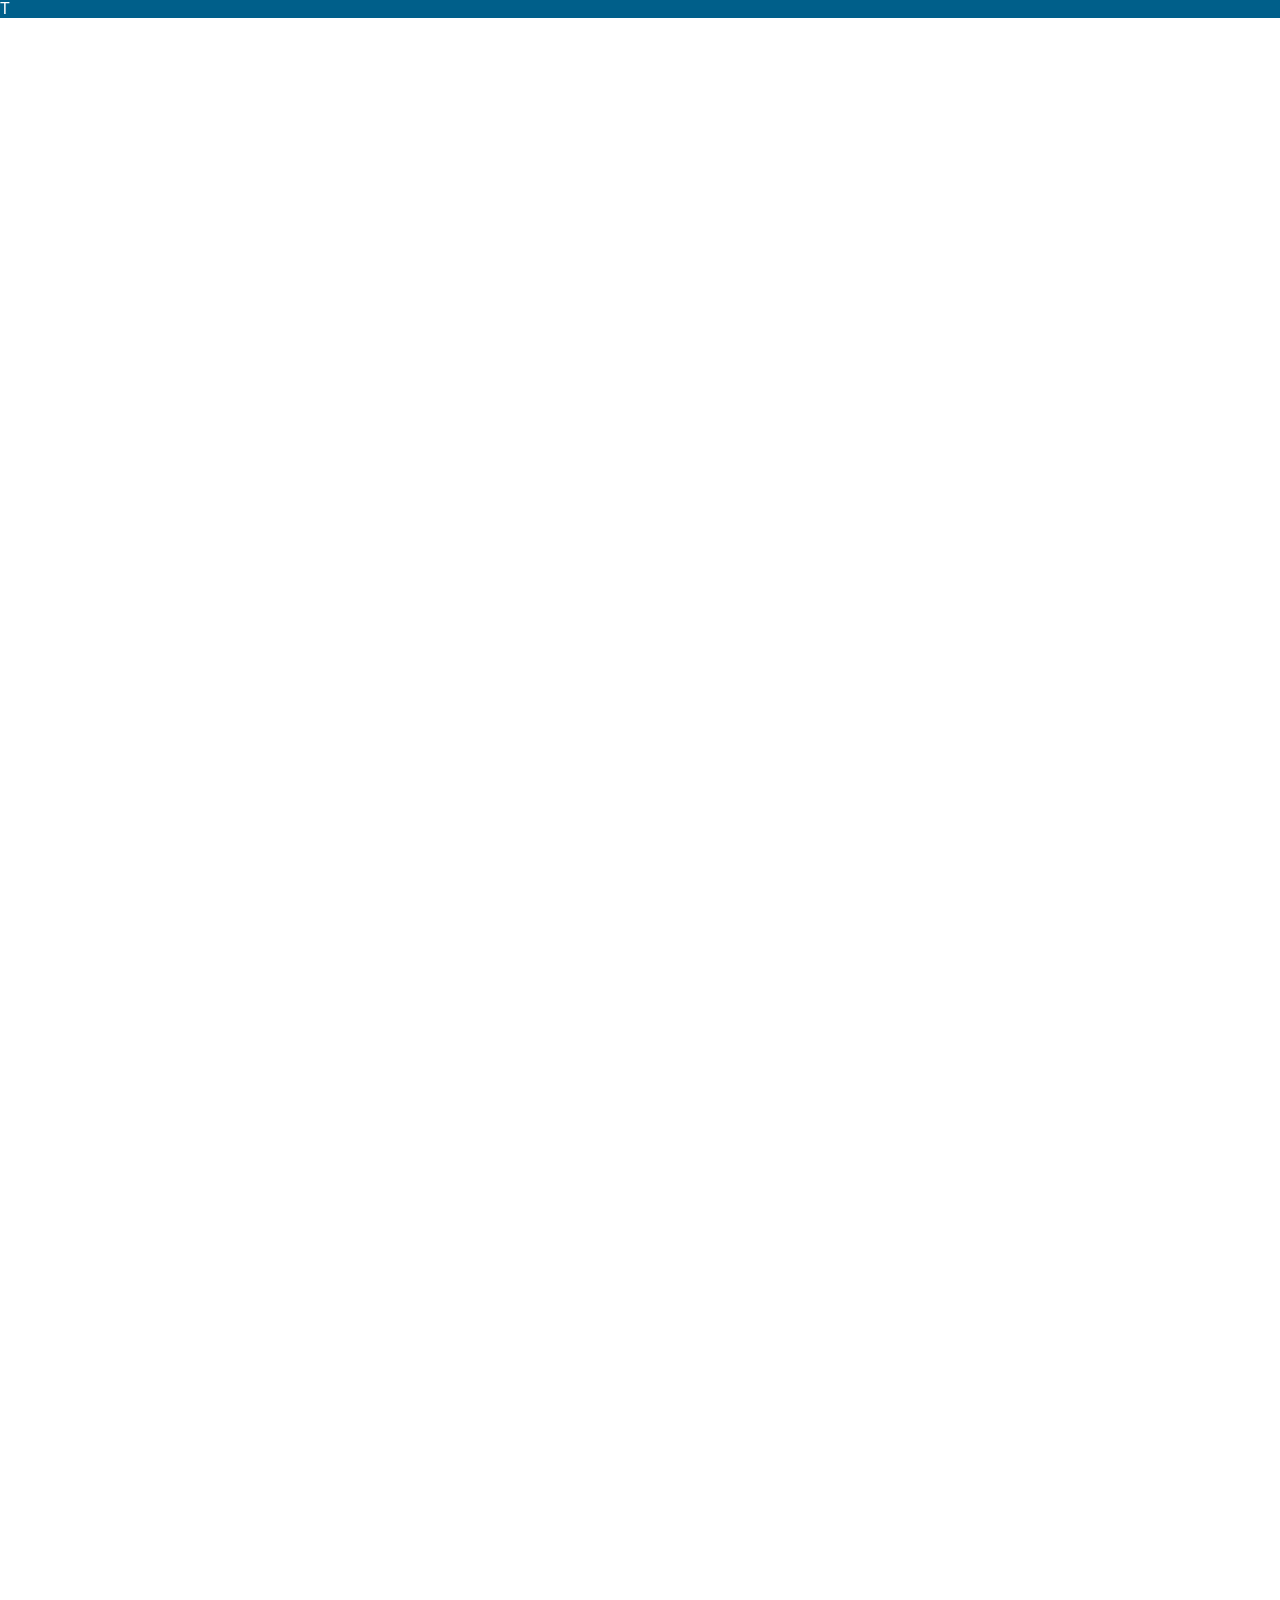
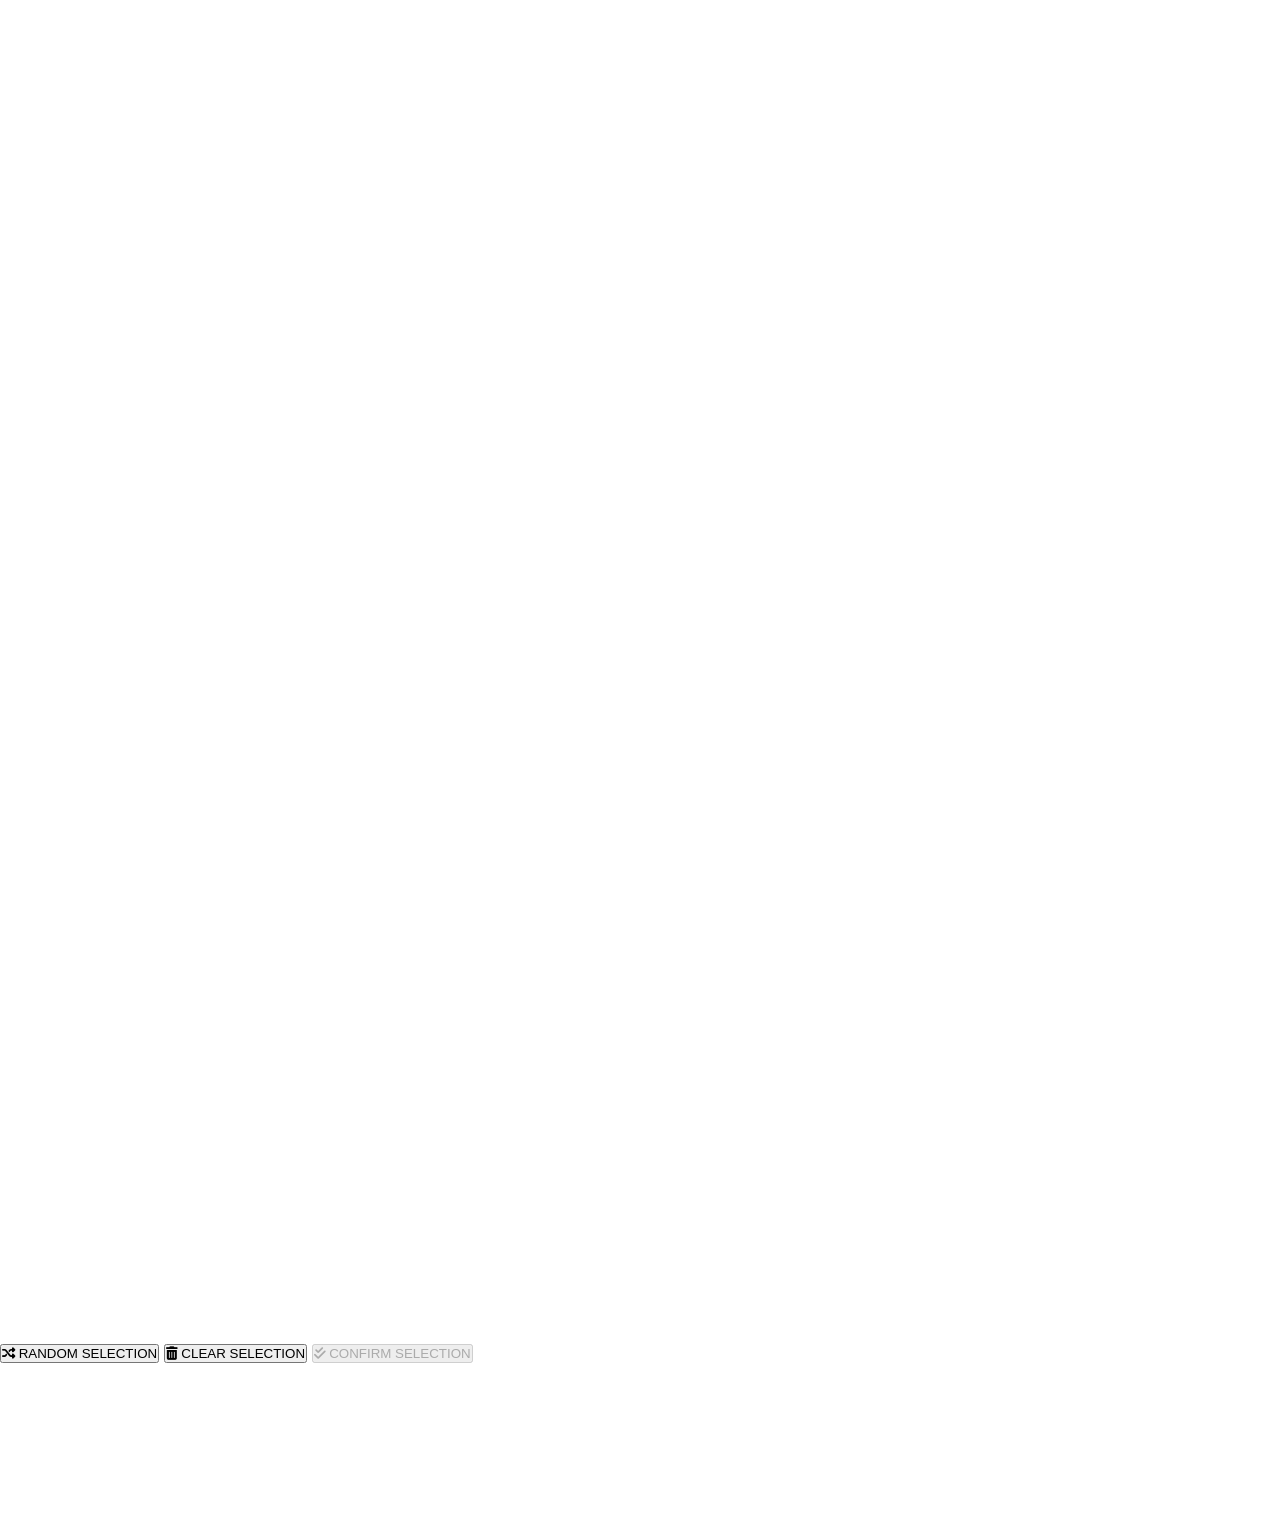
==== commit 8ad5aac5: "Add files via upload" ====
--- a/choose-cards.html
+++ b/choose-cards.html
@@ -5,508 +5,12 @@
     <meta name="viewport" content="width=device-width, initial-scale=1.0">
     <title>Choose Your Bingo Cards</title>
     <link rel="stylesheet" href="https://cdnjs.cloudflare.com/ajax/libs/font-awesome/6.4.0/css/all.min.css">
+    <link rel="stylesheet" href="css/style.css">
+    <link rel="stylesheet" href="css/animations.css">
+    <link rel="stylesheet" href="css/choose-cards.css">
     <script src="https://telegram.org/js/telegram-web-app.js"></script>
-    <style>
-        * {
-            margin: 0;
-            padding: 0;
-            box-sizing: border-box;
-            font-family: 'Segoe UI', Tahoma, Geneva, Verdana, sans-serif;
-        }
-
-        body {
-            background: linear-gradient(135deg, #0a0a0a 0%, #1a1a2e 100%);
-            color: #fff;
-            min-height: 100vh;
-            padding: 20px;
-        }
-
-        .game-container {
-            max-width: 1400px;
-            margin: 0 auto;
-            display: flex;
-            flex-direction: column;
-            gap: 25px;
-        }
-
-        .header-section {
-            background: linear-gradient(90deg, #16213e, #0f3460);
-            border-radius: 20px;
-            padding: 25px;
-            border: 3px solid #00b4d8;
-            box-shadow: 0 10px 30px rgba(0, 0, 0, 0.5);
-            position: relative;
-            overflow: hidden;
-        }
-
-        .header-section:before {
-            content: '';
-            position: absolute;
-            top: 0;
-            left: 0;
-            right: 0;
-            height: 5px;
-            background: linear-gradient(90deg, #00b4d8, #0096c7, #00b4d8);
-        }
-
-        .player-info {
-            display: flex;
-            justify-content: space-between;
-            align-items: center;
-            margin-bottom: 25px;
-            flex-wrap: wrap;
-            gap: 20px;
-        }
-
-        .player-id {
-            display: flex;
-            align-items: center;
-            gap: 15px;
-            background: rgba(0, 180, 216, 0.15);
-            padding: 15px 25px;
-            border-radius: 15px;
-            border: 2px solid rgba(0, 180, 216, 0.3);
-        }
-
-        .player-avatar {
-            width: 60px;
-            height: 60px;
-            border-radius: 50%;
-            background: linear-gradient(135deg, #00b4d8, #0077b6);
-            display: flex;
-            align-items: center;
-            justify-content: center;
-            font-size: 1.8rem;
-            font-weight: bold;
-            box-shadow: 0 5px 15px rgba(0, 180, 216, 0.4);
-        }
-
-        .player-details h2 {
-            color: #00b4d8;
-            margin-bottom: 5px;
-            font-size: 1.5rem;
-        }
-
-        .player-details p {
-            color: #90e0ef;
-            font-size: 0.9rem;
-            opacity: 0.8;
-        }
-
-        .selection-timer {
-            background: rgba(255, 75, 75, 0.15);
-            padding: 20px 30px;
-            border-radius: 15px;
-            border: 2px solid #ff4b4b;
-            text-align: center;
-            min-width: 200px;
-        }
-
-        .timer-label {
-            color: #ff9999;
-            font-size: 1rem;
-            margin-bottom: 10px;
-            display: flex;
-            align-items: center;
-            justify-content: center;
-            gap: 10px;
-        }
-
-        .timer-display {
-            font-size: 2.8rem;
-            font-weight: bold;
-            color: #ff4b4b;
-            font-family: 'Courier New', monospace;
-            text-shadow: 0 0 20px rgba(255, 75, 75, 0.5);
-        }
-
-        .selection-progress {
-            display: flex;
-            justify-content: space-between;
-            align-items: center;
-            background: rgba(255, 255, 255, 0.05);
-            padding: 20px;
-            border-radius: 15px;
-            border: 1px solid rgba(255, 255, 255, 0.1);
-        }
-
-        .progress-item {
-            text-align: center;
-            flex: 1;
-        }
-
-        .progress-value {
-            font-size: 2.2rem;
-            font-weight: bold;
-            color: #00b4d8;
-            margin-bottom: 5px;
-        }
-
-        .progress-label {
-            color: #90e0ef;
-            font-size: 0.9rem;
-            opacity: 0.8;
-        }
-
-        .progress-bar-container {
-            height: 10px;
-            background: rgba(255, 255, 255, 0.1);
-            border-radius: 5px;
-            overflow: hidden;
-            margin-top: 10px;
-        }
-
-        .progress-bar {
-            height: 100%;
-            background: linear-gradient(90deg, #00b4d8, #0096c7);
-            width: 0%;
-            transition: width 0.5s ease;
-            border-radius: 5px;
-        }
-
-        .cards-grid-section {
-            background: rgba(10, 10, 10, 0.7);
-            border-radius: 20px;
-            padding: 25px;
-            border: 2px solid #0f3460;
-        }
-
-        .section-title {
-            color: #00b4d8;
-            font-size: 1.8rem;
-            margin-bottom: 25px;
-            display: flex;
-            align-items: center;
-            gap: 15px;
-        }
-
-        .cards-grid {
-            display: grid;
-            grid-template-columns: repeat(auto-fill, minmax(120px, 1fr));
-            gap: 15px;
-            max-height: 500px;
-            overflow-y: auto;
-            padding: 20px;
-            background: rgba(0, 0, 0, 0.3);
-            border-radius: 15px;
-            border: 1px solid rgba(255, 255, 255, 0.1);
-        }
-
-        .card-number {
-            aspect-ratio: 1;
-            display: flex;
-            align-items: center;
-            justify-content: center;
-            background: linear-gradient(135deg, #1a1a2e, #16213e);
-            border-radius: 12px;
-            font-size: 1.5rem;
-            font-weight: bold;
-            cursor: pointer;
-            transition: all 0.3s ease;
-            border: 3px solid transparent;
-            color: #90e0ef;
-            position: relative;
-            overflow: hidden;
-        }
-
-        .card-number:before {
-            content: '';
-            position: absolute;
-            top: 0;
-            left: 0;
-            right: 0;
-            bottom: 0;
-            background: linear-gradient(135deg, transparent, rgba(255, 255, 255, 0.1), transparent);
-            transform: translateX(-100%);
-            transition: transform 0.6s ease;
-        }
-
-        .card-number:hover:before {
-            transform: translateX(100%);
-        }
-
-        .card-number:hover {
-            transform: translateY(-5px) scale(1.05);
-            border-color: #00b4d8;
-            box-shadow: 0 10px 20px rgba(0, 180, 216, 0.3);
-            color: white;
-        }
-
-        .card-number.selected {
-            background: linear-gradient(135deg, #00b4d8, #0077b6);
-            border-color: #90e0ef;
-            color: white;
-            box-shadow: 0 10px 25px rgba(0, 180, 216, 0.5);
-            animation: selectedPulse 2s infinite;
-        }
-
-        .card-number.taken {
-            background: linear-gradient(135deg, #333, #222);
-            border-color: #666;
-            color: #666;
-            cursor: not-allowed;
-            position: relative;
-        }
-
-        .card-number.taken:after {
-            content: '✗';
-            position: absolute;
-            top: 50%;
-            left: 50%;
-            transform: translate(-50%, -50%);
-            font-size: 3rem;
-            color: rgba(255, 0, 0, 0.5);
-        }
-
-        .selected-cards-section {
-            background: linear-gradient(135deg, rgba(15, 52, 96, 0.3), rgba(22, 33, 62, 0.3));
-            border-radius: 20px;
-            padding: 25px;
-            border: 2px solid #00b4d8;
-            margin-top: 20px;
-        }
-
-        .selected-cards {
-            display: flex;
-            gap: 20px;
-            margin-top: 20px;
-            flex-wrap: wrap;
-        }
-
-        .selected-card-display {
-            flex: 1;
-            min-width: 250px;
-            background: rgba(0, 0, 0, 0.4);
-            border-radius: 15px;
-            padding: 20px;
-            border: 2px solid rgba(0, 180, 216, 0.5);
-        }
-
-        .selected-card-display h3 {
-            color: #90e0ef;
-            margin-bottom: 15px;
-            display: flex;
-            align-items: center;
-            gap: 10px;
-        }
-
-        .selected-card-number {
-            font-size: 3rem;
-            font-weight: bold;
-            color: #00b4d8;
-            text-align: center;
-            margin: 20px 0;
-            text-shadow: 0 5px 15px rgba(0, 180, 216, 0.3);
-        }
-
-        .card-preview {
-            display: grid;
-            grid-template-columns: repeat(5, 1fr);
-            gap: 8px;
-            margin-top: 15px;
-        }
-
-        .preview-cell {
-            aspect-ratio: 1;
-            display: flex;
-            align-items: center;
-            justify-content: center;
-            background: rgba(255, 255, 255, 0.05);
-            border-radius: 5px;
-            font-size: 0.9rem;
-            font-weight: bold;
-            color: #90e0ef;
-        }
-
-        .preview-cell.free {
-            background: linear-gradient(135deg, #00b4d8, #0077b6);
-            color: white;
-        }
-
-        .controls-section {
-            display: flex;
-            justify-content: center;
-            gap: 25px;
-            margin-top: 30px;
-            flex-wrap: wrap;
-        }
-
-        .control-btn {
-            padding: 20px 40px;
-            border: none;
-            border-radius: 15px;
-            font-size: 1.2rem;
-            font-weight: bold;
-            cursor: pointer;
-            transition: all 0.3s ease;
-            display: flex;
-            align-items: center;
-            gap: 15px;
-            box-shadow: 0 10px 25px rgba(0, 0, 0, 0.3);
-        }
-
-        .btn-confirm {
-            background: linear-gradient(135deg, #00b4d8, #0077b6);
-            color: white;
-            min-width: 250px;
-        }
-
-        .btn-confirm:hover:not(:disabled) {
-            transform: translateY(-5px);
-            box-shadow: 0 15px 35px rgba(0, 180, 216, 0.4);
-            background: linear-gradient(135deg, #0096c7, #005f8a);
-        }
-
-        .btn-confirm:disabled {
-            opacity: 0.5;
-            cursor: not-allowed;
-        }
-
-        .btn-random {
-            background: linear-gradient(135deg, #ff9e00, #ff7700);
-            color: white;
-        }
-
-        .btn-random:hover {
-            transform: translateY(-5px);
-            box-shadow: 0 15px 35px rgba(255, 158, 0, 0.4);
-        }
-
-        .btn-clear {
-            background: linear-gradient(135deg, #ff4b4b, #ff0000);
-            color: white;
-        }
-
-        .btn-clear:hover {
-            transform: translateY(-5px);
-            box-shadow: 0 15px 35px rgba(255, 75, 75, 0.4);
-        }
-
-        .instructions {
-            background: rgba(255, 255, 255, 0.05);
-            border-radius: 15px;
-            padding: 20px;
-            margin-top: 30px;
-            border-left: 5px solid #00b4d8;
-        }
-
-        .instructions h3 {
-            color: #00b4d8;
-            margin-bottom: 15px;
-            display: flex;
-            align-items: center;
-            gap: 10px;
-        }
-
-        .instructions ul {
-            list-style: none;
-            padding-left: 10px;
-        }
-
-        .instructions li {
-            margin-bottom: 12px;
-            color: #90e0ef;
-            display: flex;
-            align-items: center;
-            gap: 10px;
-        }
-
-        .instructions li:before {
-            content: "•";
-            color: #00b4d8;
-            font-size: 1.5rem;
-        }
-
-        @keyframes selectedPulse {
-            0%, 100% { transform: scale(1); box-shadow: 0 10px 25px rgba(0, 180, 216, 0.5); }
-            50% { transform: scale(1.03); box-shadow: 0 15px 30px rgba(0, 180, 216, 0.7); }
-        }
-
-        @keyframes fadeIn {
-            from { opacity: 0; transform: translateY(20px); }
-            to { opacity: 1; transform: translateY(0); }
-        }
-
-        .loading-overlay {
-            position: fixed;
-            top: 0;
-            left: 0;
-            right: 0;
-            bottom: 0;
-            background: rgba(0, 0, 0, 0.9);
-            display: flex;
-            flex-direction: column;
-            align-items: center;
-            justify-content: center;
-            z-index: 1000;
-            opacity: 0;
-            pointer-events: none;
-            transition: opacity 0.5s ease;
-        }
-
-        .loading-overlay.active {
-            opacity: 1;
-            pointer-events: all;
-        }
-
-        .loading-spinner {
-            width: 80px;
-            height: 80px;
-            border: 8px solid rgba(0, 180, 216, 0.3);
-            border-top-color: #00b4d8;
-            border-radius: 50%;
-            animation: spin 1s linear infinite;
-            margin-bottom: 30px;
-        }
-
-        .loading-text {
-            color: #00b4d8;
-            font-size: 1.5rem;
-            text-align: center;
-        }
-
-        @keyframes spin {
-            to { transform: rotate(360deg); }
-        }
-
-        @media (max-width: 1024px) {
-            .cards-grid {
-                grid-template-columns: repeat(auto-fill, minmax(100px, 1fr));
-            }
-            
-            .selected-cards {
-                flex-direction: column;
-            }
-            
-            .control-btn {
-                padding: 15px 30px;
-                font-size: 1rem;
-            }
-        }
-
-        @media (max-width: 768px) {
-            .player-info {
-                flex-direction: column;
-                align-items: stretch;
-            }
-            
-            .selection-timer {
-                min-width: auto;
-            }
-            
-            .cards-grid {
-                grid-template-columns: repeat(auto-fill, minmax(80px, 1fr));
-                gap: 10px;
-            }
-            
-            .control-btn {
-                width: 100%;
-                justify-content: center;
-            }
-        }
-    </style>
 </head>
-<body>
+<body class="choose-cards-page">
     <div class="game-container">
         <div class="header-section">
             <div class="player-info">
@@ -619,386 +123,9 @@
         <div class="loading-text" id="loadingText">Loading Game...</div>
     </div>
 
-    <script>
-        // Telegram Web App initialization
-        const tg = window.Telegram.WebApp;
-        
-        // Initialize Telegram Web App
-        tg.expand();
-        tg.enableClosingConfirmation();
-        
-        // Game state
-        const gameState = {
-            selectedCards: [],
-            maxCards: 2,
-            totalCards: 500,
-            takenCards: new Set(),
-            selectionTime: 60,
-            timerInterval: null,
-            playerName: 'Telegram User',
-            playerId: '0000',
-            activePlayers: Math.floor(Math.random() * 150) + 100
-        };
-        
-        // DOM elements
-        const cardsGrid = document.getElementById('cardsGrid');
-        const card1Number = document.getElementById('card1Number');
-        const card2Number = document.getElementById('card2Number');
-        const card1Preview = document.getElementById('card1Preview');
-        const card2Preview = document.getElementById('card2Preview');
-        const cardsSelected = document.getElementById('cardsSelected');
-        const totalCardsTaken = document.getElementById('totalCardsTaken');
-        const activePlayers = document.getElementById('activePlayers');
-        const selectionProgress = document.getElementById('selectionProgress');
-        const selectionTimer = document.getElementById('selectionTimer');
-        const randomSelectBtn = document.getElementById('randomSelectBtn');
-        const clearSelectionBtn = document.getElementById('clearSelectionBtn');
-        const confirmSelectionBtn = document.getElementById('confirmSelectionBtn');
-        const loadingOverlay = document.getElementById('loadingOverlay');
-        const loadingText = document.getElementById('loadingText');
-        const playerName = document.getElementById('playerName');
-        const playerId = document.getElementById('playerId');
-        const playerAvatar = document.getElementById('playerAvatar');
-        
-        // Initialize game
-        function initGame() {
-            // Get Telegram user data
-            if (tg.initDataUnsafe && tg.initDataUnsafe.user) {
-                const user = tg.initDataUnsafe.user;
-                gameState.playerName = user.first_name || 'Telegram User';
-                if (user.last_name) gameState.playerName += ' ' + user.last_name;
-                gameState.playerId = user.id.toString();
-                
-                // Set display
-                playerName.textContent = gameState.playerName;
-                playerId.textContent = gameState.playerId;
-                playerAvatar.textContent = gameState.playerName.charAt(0).toUpperCase();
-                
-                // Generate random avatar color
-                const colors = ['#00b4d8', '#0077b6', '#0096c7', '#005f8a', '#03045e'];
-                playerAvatar.style.background = colors[Math.floor(Math.random() * colors.length)];
-            }
-            
-            // Generate taken cards (simulate other players' selections)
-            generateTakenCards();
-            
-            // Create card grid
-            createCardGrid();
-            
-            // Update displays
-            updateDisplays();
-            
-            // Start selection timer
-            startSelectionTimer();
-        }
-        
-        // Generate random taken cards
-        function generateTakenCards() {
-            // Simulate 30-70% of cards already taken
-            const takenCount = Math.floor(Math.random() * 200) + 150;
-            while (gameState.takenCards.size < takenCount) {
-                const card = Math.floor(Math.random() * gameState.totalCards) + 1;
-                gameState.takenCards.add(card);
-            }
-        }
-        
-        // Create card grid
-        function createCardGrid() {
-            cardsGrid.innerHTML = '';
-            
-            for (let i = 1; i <= gameState.totalCards; i++) {
-                const cardElement = document.createElement('div');
-                cardElement.className = 'card-number';
-                cardElement.textContent = i;
-                cardElement.dataset.cardNumber = i;
-                
-                if (gameState.takenCards.has(i)) {
-                    cardElement.classList.add('taken');
-                    cardElement.title = 'Already taken by another player';
-                } else {
-                    cardElement.addEventListener('click', () => selectCard(i));
-                }
-                
-                cardsGrid.appendChild(cardElement);
-            }
-        }
-        
-        // Select a card
-        function selectCard(cardNumber) {
-            // Check if card is already selected
-            if (gameState.selectedCards.includes(cardNumber)) {
-                // Deselect card
-                const index = gameState.selectedCards.indexOf(cardNumber);
-                gameState.selectedCards.splice(index, 1);
-                updateCardElements();
-                return;
-            }
-            
-            // Check if max cards reached
-            if (gameState.selectedCards.length >= gameState.maxCards) {
-                alert(`You can only select ${gameState.maxCards} cards maximum`);
-                return;
-            }
-            
-            // Add card to selection
-            gameState.selectedCards.push(cardNumber);
-            
-            // Update displays
-            updateCardElements();
-            updateSelectedCardsDisplay();
-            updateDisplays();
-        }
-        
-        // Update card elements in grid
-        function updateCardElements() {
-            document.querySelectorAll('.card-number').forEach(card => {
-                const cardNum = parseInt(card.dataset.cardNumber);
-                
-                // Remove selected class from all
-                card.classList.remove('selected');
-                
-                // Add selected class to chosen cards
-                if (gameState.selectedCards.includes(cardNum)) {
-                    card.classList.add('selected');
-                }
-            });
-        }
-        
-        // Update selected cards display
-        function updateSelectedCardsDisplay() {
-            // Update card numbers
-            card1Number.textContent = gameState.selectedCards[0] || '--';
-            card2Number.textContent = gameState.selectedCards[1] || '--';
-            
-            // Update previews
-            updateCardPreview(1, gameState.selectedCards[0]);
-            updateCardPreview(2, gameState.selectedCards[1]);
-            
-            // Update confirm button
-            confirmSelectionBtn.disabled = gameState.selectedCards.length === 0;
-            
-            // Update progress
-            const progress = (gameState.selectedCards.length / gameState.maxCards) * 100;
-            selectionProgress.style.width = `${progress}%`;
-        }
-        
-        // Update card preview
-        function updateCardPreview(cardIndex, cardNumber) {
-            const previewElement = cardIndex === 1 ? card1Preview : card2Preview;
-            
-            if (!cardNumber) {
-                previewElement.innerHTML = '';
-                for (let i = 0; i < 25; i++) {
-                    const cell = document.createElement('div');
-                    cell.className = 'preview-cell';
-                    cell.textContent = '';
-                    previewElement.appendChild(cell);
-                }
-                return;
-            }
-            
-            // Generate random bingo card preview (5x5 grid)
-            previewElement.innerHTML = '';
-            const cardNumbers = generateBingoCardNumbers();
-            
-            for (let i = 0; i < 25; i++) {
-                const cell = document.createElement('div');
-                cell.className = 'preview-cell';
-                
-                if (i === 12) { // Center is FREE
-                    cell.textContent = 'FREE';
-                    cell.classList.add('free');
-                } else {
-                    cell.textContent = cardNumbers[i] || '';
-                }
-                
-                previewElement.appendChild(cell);
-            }
-        }
-        
-        // Generate random bingo card numbers (1-75)
-        function generateBingoCardNumbers() {
-            const numbers = new Set();
-            const ranges = [
-                {min: 1, max: 15},   // B
-                {min: 16, max: 30},  // I
-                {min: 31, max: 45},  // N
-                {min: 46, max: 60},  // G
-                {min: 61, max: 75}   // O
-            ];
-            
-            // Generate 5 numbers for each column
-            const cardNumbers = [];
-            for (let col = 0; col < 5; col++) {
-                const colNumbers = new Set();
-                while (colNumbers.size < 5) {
-                    const num = Math.floor(Math.random() * (ranges[col].max - ranges[col].min + 1)) + ranges[col].min;
-                    colNumbers.add(num);
-                }
-                cardNumbers.push(...Array.from(colNumbers));
-            }
-            
-            return cardNumbers;
-        }
-        
-        // Update all displays
-        function updateDisplays() {
-            cardsSelected.textContent = gameState.selectedCards.length;
-            totalCardsTaken.textContent = gameState.takenCards.size;
-            activePlayers.textContent = gameState.activePlayers;
-        }
-        
-        // Start selection timer
-        function startSelectionTimer() {
-            if (gameState.timerInterval) {
-                clearInterval(gameState.timerInterval);
-            }
-            
-            gameState.selectionTime = 60;
-            updateTimerDisplay();
-            
-            gameState.timerInterval = setInterval(() => {
-                gameState.selectionTime--;
-                updateTimerDisplay();
-                
-                if (gameState.selectionTime <= 0) {
-                    clearInterval(gameState.timerInterval);
-                    if (gameState.selectedCards.length > 0) {
-                        confirmSelection();
-                    } else {
-                        autoSelectCards();
-                    }
-                }
-                
-                // Add urgency effect when time is low
-                if (gameState.selectionTime <= 10) {
-                    selectionTimer.style.animation = 'selectedPulse 0.5s infinite';
-                }
-            }, 1000);
-        }
-        
-        // Update timer display
-        function updateTimerDisplay() {
-            const minutes = Math.floor(gameState.selectionTime / 60);
-            const seconds = gameState.selectionTime % 60;
-            selectionTimer.textContent = `${minutes.toString().padStart(2, '0')}:${seconds.toString().padStart(2, '0')}`;
-        }
-        
-        // Randomly select cards
-        function randomSelectCards() {
-            if (gameState.selectedCards.length >= gameState.maxCards) {
-                clearSelection();
-            }
-            
-            const availableCards = [];
-            for (let i = 1; i <= gameState.totalCards; i++) {
-                if (!gameState.takenCards.has(i) && !gameState.selectedCards.includes(i)) {
-                    availableCards.push(i);
-                }
-            }
-            
-            if (availableCards.length === 0) {
-                alert('No available cards left!');
-                return;
-            }
-            
-            // Shuffle available cards
-            for (let i = availableCards.length - 1; i > 0; i--) {
-                const j = Math.floor(Math.random() * (i + 1));
-                [availableCards[i], availableCards[j]] = [availableCards[j], availableCards[i]];
-            }
-            
-            // Select required number of cards
-            const cardsToSelect = Math.min(gameState.maxCards - gameState.selectedCards.length, availableCards.length);
-            for (let i = 0; i < cardsToSelect; i++) {
-                gameState.selectedCards.push(availableCards[i]);
-            }
-            
-            updateCardElements();
-            updateSelectedCardsDisplay();
-            updateDisplays();
-        }
-        
-        // Clear selection
-        function clearSelection() {
-            gameState.selectedCards = [];
-            updateCardElements();
-            updateSelectedCardsDisplay();
-            updateDisplays();
-        }
-        
-        // Auto select cards when time runs out
-        function autoSelectCards() {
-            if (gameState.selectedCards.length === 0) {
-                randomSelectCards();
-                setTimeout(confirmSelection, 1000);
-            }
-        }
-        
-        // Confirm selection and proceed to game
-        function confirmSelection() {
-            if (gameState.selectedCards.length === 0) {
-                alert('Please select at least one card!');
-                return;
-            }
-            
-            // Show loading overlay
-            loadingOverlay.classList.add('active');
-            loadingText.textContent = 'Preparing Game...';
-            
-            // Simulate API call to save selection
-            setTimeout(() => {
-                // Here you would send the selection to your backend
-                // For now, we'll simulate with console log
-                console.log('Selected Cards:', gameState.selectedCards);
-                console.log('Player:', gameState.playerName, gameState.playerId);
-                
-                // Add selected cards to taken cards
-                gameState.selectedCards.forEach(card => {
-                    gameState.takenCards.add(card);
-                });
-                
-                // Simulate other players also selecting cards
-                gameState.activePlayers++;
-                
-                // Proceed to game page
-                proceedToGame();
-            }, 2000);
-        }
-        
-        // Proceed to game page with transition
-        function proceedToGame() {
-            loadingText.textContent = 'Starting Game...';
-            
-            // Create transition effect
-            setTimeout(() => {
-                // Store game state in sessionStorage
-                sessionStorage.setItem('bingoGame', JSON.stringify({
-                    selectedCards: gameState.selectedCards,
-                    playerName: gameState.playerName,
-                    playerId: gameState.playerId,
-                    activePlayers: gameState.activePlayers
-                }));
-                
-                // Redirect to game page
-                window.location.href = 'game.html';
-            }, 1500);
-        }
-        
-        // Event listeners
-        randomSelectBtn.addEventListener('click', randomSelectCards);
-        clearSelectionBtn.addEventListener('click', clearSelection);
-        confirmSelectionBtn.addEventListener('click', confirmSelection);
-        
-        // Initialize when page loads
-        document.addEventListener('DOMContentLoaded', initGame);
-        
-        // Handle page visibility change
-        document.addEventListener('visibilitychange', () => {
-            if (document.hidden) {
-                console.log('Card selection paused');
-            }
-        });
-    </script>
+    <!-- Scripts -->
+    <script src="js/common.js"></script>
+    <script src="js/telegram-init.js"></script>
+    <script src="js/choose-cards.js"></script>
 </body>
 </html>
--- a/css/style.css
+++ b/css/style.css
@@ -0,0 +1,205 @@
+/* Reset and base styles */
+* {
+    margin: 0;
+    padding: 0;
+    box-sizing: border-box;
+    font-family: 'Segoe UI', Tahoma, Geneva, Verdana, sans-serif;
+}
+
+body {
+    color: #fff;
+    min-height: 100vh;
+    overflow-x: hidden;
+}
+
+/* Common button styles */
+.btn {
+    padding: 15px 30px;
+    border: none;
+    border-radius: 10px;
+    font-size: 1.1rem;
+    font-weight: bold;
+    cursor: pointer;
+    transition: all 0.3s ease;
+    display: flex;
+    align-items: center;
+    justify-content: center;
+    gap: 10px;
+    box-shadow: 0 4px 15px rgba(0, 0, 0, 0.3);
+}
+
+.btn-primary {
+    background: linear-gradient(135deg, #00b4d8, #0077b6);
+    color: white;
+}
+
+.btn-primary:hover:not(:disabled) {
+    transform: translateY(-3px);
+    box-shadow: 0 8px 25px rgba(0, 180, 216, 0.4);
+}
+
+.btn-primary:disabled {
+    opacity: 0.5;
+    cursor: not-allowed;
+}
+
+.btn-success {
+    background: linear-gradient(135deg, #4CAF50, #2E7D32);
+    color: white;
+}
+
+.btn-success:hover {
+    transform: translateY(-3px);
+    box-shadow: 0 8px 25px rgba(76, 175, 80, 0.4);
+}
+
+.btn-danger {
+    background: linear-gradient(135deg, #f44336, #c62828);
+    color: white;
+}
+
+.btn-danger:hover {
+    transform: translateY(-3px);
+    box-shadow: 0 8px 25px rgba(244, 67, 54, 0.4);
+}
+
+.btn-warning {
+    background: linear-gradient(135deg, #ff9800, #f57c00);
+    color: white;
+}
+
+.btn-warning:hover {
+    transform: translateY(-3px);
+    box-shadow: 0 8px 25px rgba(255, 152, 0, 0.4);
+}
+
+/* Container styles */
+.container {
+    max-width: 1400px;
+    margin: 0 auto;
+    padding: 20px;
+}
+
+/* Card styles */
+.card {
+    background: rgba(0, 0, 0, 0.5);
+    border-radius: 15px;
+    padding: 20px;
+    border: 2px solid rgba(0, 180, 216, 0.3);
+    box-shadow: 0 10px 30px rgba(0, 0, 0, 0.3);
+}
+
+/* Loading overlay */
+.loading-overlay {
+    position: fixed;
+    top: 0;
+    left: 0;
+    right: 0;
+    bottom: 0;
+    background: rgba(0, 0, 0, 0.9);
+    display: flex;
+    flex-direction: column;
+    align-items: center;
+    justify-content: center;
+    z-index: 9999;
+    opacity: 0;
+    pointer-events: none;
+    transition: opacity 0.5s ease;
+}
+
+.loading-overlay.active {
+    opacity: 1;
+    pointer-events: all;
+}
+
+.loading-spinner {
+    width: 60px;
+    height: 60px;
+    border: 5px solid rgba(0, 180, 216, 0.3);
+    border-top-color: #00b4d8;
+    border-radius: 50%;
+    animation: spin 1s linear infinite;
+    margin-bottom: 20px;
+}
+
+.loading-text {
+    color: #00b4d8;
+    font-size: 1.2rem;
+}
+
+/* Game stats */
+.stat-card {
+    background: rgba(255, 255, 255, 0.05);
+    border-radius: 10px;
+    padding: 15px;
+    text-align: center;
+}
+
+.stat-value {
+    font-size: 2rem;
+    font-weight: bold;
+    color: #00b4d8;
+    font-family: 'Courier New', monospace;
+}
+
+.stat-label {
+    color: #90e0ef;
+    font-size: 0.9rem;
+    opacity: 0.8;
+    margin-top: 5px;
+}
+
+/* Timer */
+.timer {
+    font-size: 2.5rem;
+    font-weight: bold;
+    color: #00b4d8;
+    font-family: 'Courier New', monospace;
+    text-shadow: 0 0 10px rgba(0, 180, 216, 0.5);
+}
+
+/* Grid system */
+.grid {
+    display: grid;
+    gap: 15px;
+}
+
+.grid-2 { grid-template-columns: repeat(2, 1fr); }
+.grid-3 { grid-template-columns: repeat(3, 1fr); }
+.grid-4 { grid-template-columns: repeat(4, 1fr); }
+.grid-5 { grid-template-columns: repeat(5, 1fr); }
+
+/* Responsive utilities */
+@media (max-width: 768px) {
+    .container {
+        padding: 10px;
+    }
+    
+    .btn {
+        padding: 12px 20px;
+        font-size: 1rem;
+    }
+    
+    .stat-value {
+        font-size: 1.5rem;
+    }
+    
+    .timer {
+        font-size: 2rem;
+    }
+    
+    .grid-2, .grid-3, .grid-4, .grid-5 {
+        grid-template-columns: 1fr;
+    }
+}
+
+/* Hide scrollbar but keep functionality */
+.scrollable {
+    overflow-y: auto;
+    scrollbar-width: none; /* Firefox */
+    -ms-overflow-style: none; /* IE and Edge */
+}
+
+.scrollable::-webkit-scrollbar {
+    display: none; /* Chrome, Safari and Opera */
+}
--- a/css/animations.css
+++ b/css/animations.css
@@ -0,0 +1,243 @@
+/* Keyframe animations */
+@keyframes fadeIn {
+    from {
+        opacity: 0;
+        transform: translateY(20px);
+    }
+    to {
+        opacity: 1;
+        transform: translateY(0);
+    }
+}
+
+@keyframes fadeOut {
+    from {
+        opacity: 1;
+        transform: translateY(0);
+    }
+    to {
+        opacity: 0;
+        transform: translateY(20px);
+    }
+}
+
+@keyframes slideInLeft {
+    from {
+        transform: translateX(-100%);
+        opacity: 0;
+    }
+    to {
+        transform: translateX(0);
+        opacity: 1;
+    }
+}
+
+@keyframes slideInRight {
+    from {
+        transform: translateX(100%);
+        opacity: 0;
+    }
+    to {
+        transform: translateX(0);
+        opacity: 1;
+    }
+}
+
+@keyframes slideInUp {
+    from {
+        transform: translateY(100%);
+        opacity: 0;
+    }
+    to {
+        transform: translateY(0);
+        opacity: 1;
+    }
+}
+
+@keyframes slideInDown {
+    from {
+        transform: translateY(-100%);
+        opacity: 0;
+    }
+    to {
+        transform: translateY(0);
+        opacity: 1;
+    }
+}
+
+@keyframes pulse {
+    0%, 100% {
+        transform: scale(1);
+        opacity: 1;
+    }
+    50% {
+        transform: scale(1.05);
+        opacity: 0.8;
+    }
+}
+
+@keyframes bounce {
+    0%, 100% {
+        transform: translateY(0);
+    }
+    50% {
+        transform: translateY(-10px);
+    }
+}
+
+@keyframes spin {
+    to {
+        transform: rotate(360deg);
+    }
+}
+
+@keyframes shimmer {
+    0% {
+        background-position: -1000px 0;
+    }
+    100% {
+        background-position: 1000px 0;
+    }
+}
+
+@keyframes glow {
+    0%, 100% {
+        box-shadow: 0 0 20px rgba(0, 180, 216, 0.5);
+    }
+    50% {
+        box-shadow: 0 0 40px rgba(0, 180, 216, 0.8);
+    }
+}
+
+@keyframes float {
+    0%, 100% {
+        transform: translateY(0);
+    }
+    50% {
+        transform: translateY(-20px);
+    }
+}
+
+@keyframes shake {
+    0%, 100% {
+        transform: translateX(0);
+    }
+    10%, 30%, 50%, 70%, 90% {
+        transform: translateX(-5px);
+    }
+    20%, 40%, 60%, 80% {
+        transform: translateX(5px);
+    }
+}
+
+@keyframes numberPop {
+    0% {
+        transform: scale(0.5) rotate(-10deg);
+        opacity: 0;
+    }
+    70% {
+        transform: scale(1.1) rotate(5deg);
+    }
+    100% {
+        transform: scale(1) rotate(0);
+        opacity: 1;
+    }
+}
+
+@keyframes confettiFall {
+    0% {
+        transform: translateY(-100px) rotate(0deg);
+        opacity: 1;
+    }
+    100% {
+        transform: translateY(100vh) rotate(720deg);
+        opacity: 0;
+    }
+}
+
+@keyframes winnerText {
+    0% {
+        text-shadow: 0 0 10px #4CAF50;
+    }
+    100% {
+        text-shadow: 0 0 30px #4CAF50, 0 0 60px #4CAF50;
+    }
+}
+
+/* Animation classes */
+.animate-fade-in {
+    animation: fadeIn 0.5s ease-out forwards;
+}
+
+.animate-slide-in-left {
+    animation: slideInLeft 0.5s ease-out forwards;
+}
+
+.animate-slide-in-right {
+    animation: slideInRight 0.5s ease-out forwards;
+}
+
+.animate-slide-in-up {
+    animation: slideInUp 0.5s ease-out forwards;
+}
+
+.animate-slide-in-down {
+    animation: slideInDown 0.5s ease-out forwards;
+}
+
+.animate-pulse {
+    animation: pulse 2s infinite;
+}
+
+.animate-bounce {
+    animation: bounce 2s infinite;
+}
+
+.animate-glow {
+    animation: glow 2s infinite;
+}
+
+.animate-float {
+    animation: float 3s ease-in-out infinite;
+}
+
+.animate-shake {
+    animation: shake 0.5s ease-in-out;
+}
+
+.animate-number-pop {
+    animation: numberPop 0.5s ease-out forwards;
+}
+
+.animate-winner-text {
+    animation: winnerText 1s alternate infinite;
+}
+
+/* Transition delays */
+.delay-100 { animation-delay: 100ms; }
+.delay-200 { animation-delay: 200ms; }
+.delay-300 { animation-delay: 300ms; }
+.delay-400 { animation-delay: 400ms; }
+.delay-500 { animation-delay: 500ms; }
+.delay-600 { animation-delay: 600ms; }
+.delay-700 { animation-delay: 700ms; }
+.delay-800 { animation-delay: 800ms; }
+.delay-900 { animation-delay: 900ms; }
+.delay-1000 { animation-delay: 1000ms; }
+
+/* Page transition */
+.page-transition {
+    position: fixed;
+    top: 0;
+    left: 0;
+    right: 0;
+    bottom: 0;
+    background: linear-gradient(135deg, #001219, #005f73);
+    z-index: 9998;
+    transform: translateY(100%);
+    transition: transform 0.8s cubic-bezier(0.77, 0, 0.18, 1);
+}
+
+.page-transition.active {
+    transform: translateY(0);
+}
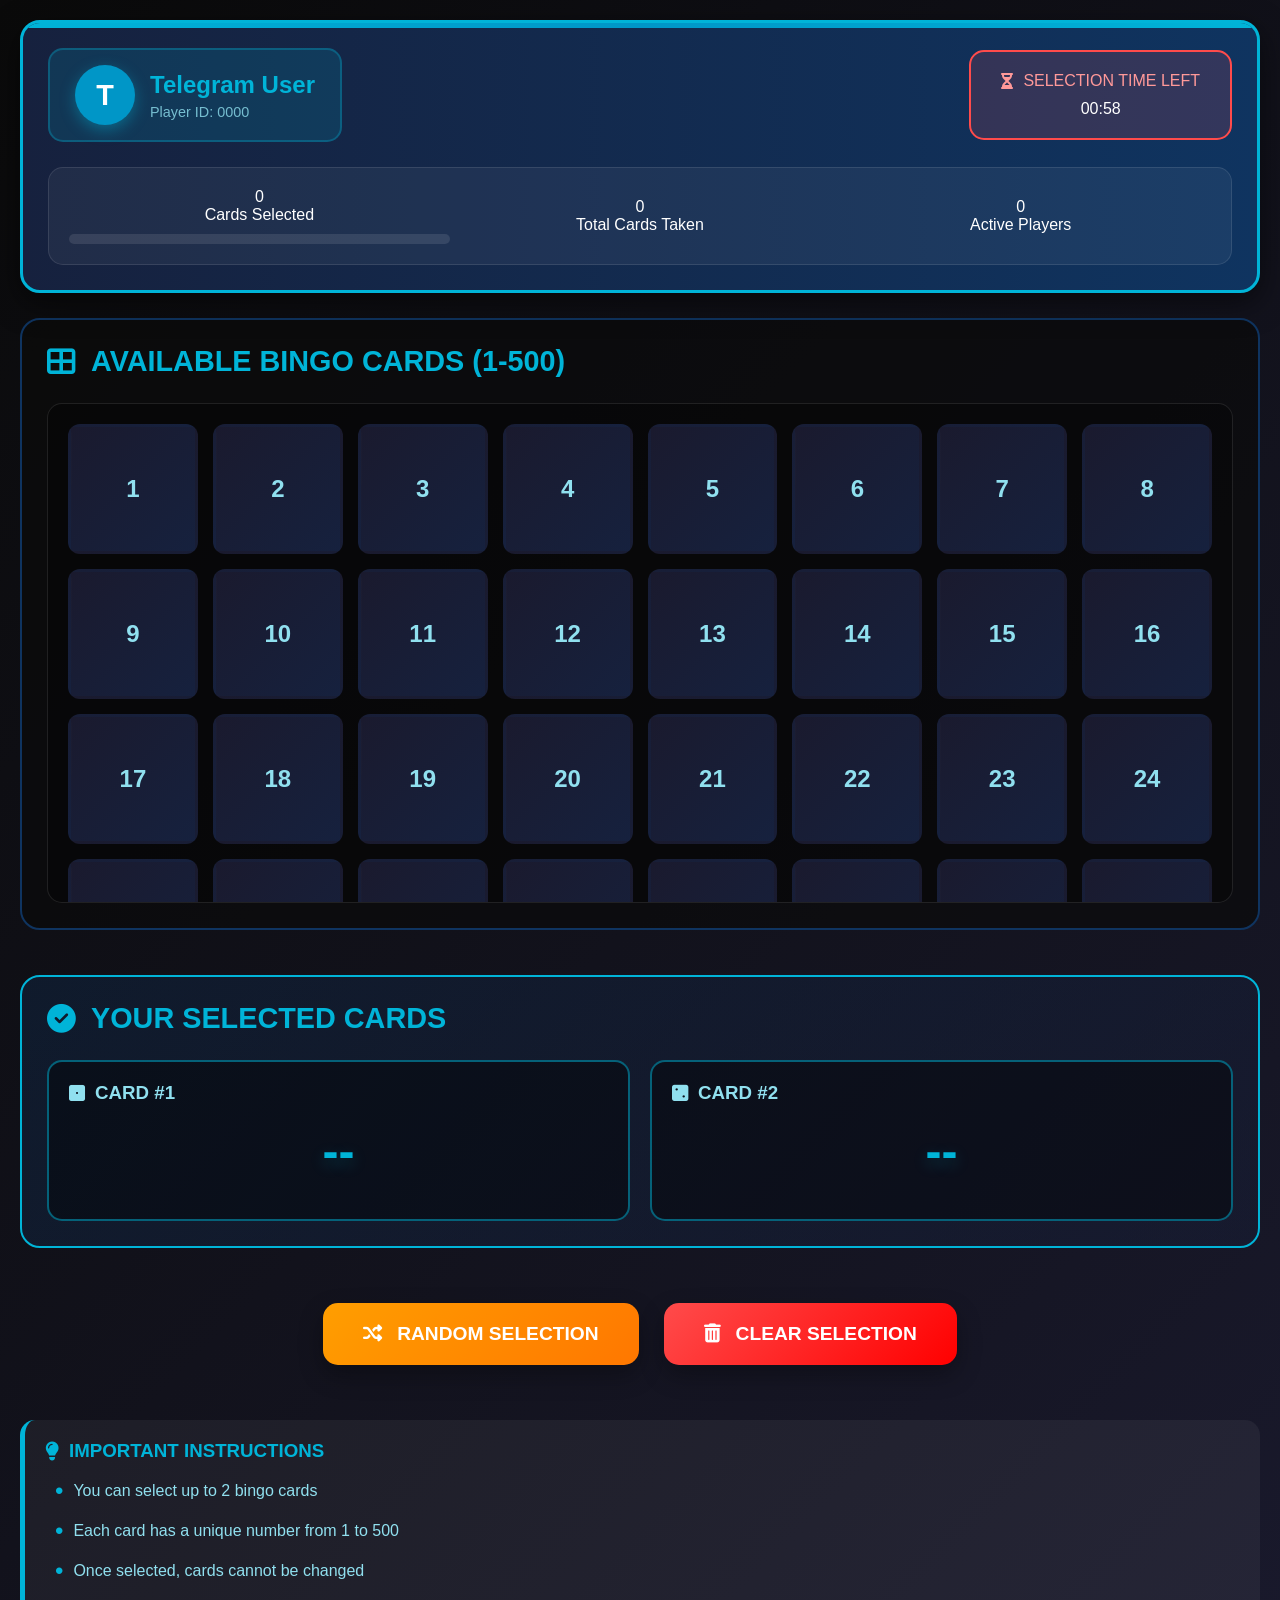
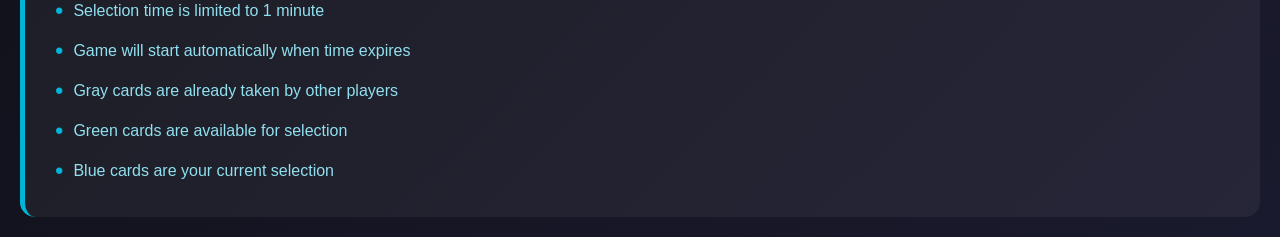
==== commit faefe316: "Add files via upload" ====
--- a/choose-cards.html
+++ b/choose-cards.html
@@ -97,10 +97,7 @@
                 CLEAR SELECTION
             </button>
             
-            <button class="control-btn btn-confirm" id="confirmSelectionBtn" disabled>
-                <i class="fas fa-check-double"></i>
-                CONFIRM SELECTION
-            </button>
+
         </div>
 
         <div class="instructions">
--- a/css/style.css
+++ b/css/style.css
@@ -202,4 +202,26 @@
 
 .scrollable::-webkit-scrollbar {
     display: none; /* Chrome, Safari and Opera */
+}/* Mobile optimization */
+@media (max-width: 768px) {
+    * {
+        font-size: 14px;
+    }
+    
+    h1 { font-size: 1.8rem !important; }
+    h2 { font-size: 1.5rem !important; }
+    h3 { font-size: 1.2rem !important; }
+    
+    .btn, .control-btn, .action-btn {
+        padding: 12px 20px;
+        font-size: 0.9rem;
+    }
+    
+    .container, .game-container {
+        padding: 10px;
+    }
+    
+    .stat-value, .timer {
+        font-size: 1.5rem;
+    }
 }
--- a/css/choose-cards.css
+++ b/css/choose-cards.css
@@ -0,0 +1,422 @@
+/* Choose cards page specific styles */
+.choose-cards-page {
+    background: linear-gradient(135deg, #0a0a0a 0%, #1a1a2e 100%);
+    min-height: 100vh;
+    padding: 20px;
+}
+
+.game-container {
+    max-width: 1400px;
+    margin: 0 auto;
+    display: flex;
+    flex-direction: column;
+    gap: 25px;
+}
+
+.header-section {
+    background: linear-gradient(90deg, #16213e, #0f3460);
+    border-radius: 20px;
+    padding: 25px;
+    border: 3px solid #00b4d8;
+    box-shadow: 0 10px 30px rgba(0, 0, 0, 0.5);
+    position: relative;
+    overflow: hidden;
+}
+
+.header-section:before {
+    content: '';
+    position: absolute;
+    top: 0;
+    left: 0;
+    right: 0;
+    height: 5px;
+    background: linear-gradient(90deg, #00b4d8, #0096c7, #00b4d8);
+}
+
+.player-info {
+    display: flex;
+    justify-content: space-between;
+    align-items: center;
+    margin-bottom: 25px;
+    flex-wrap: wrap;
+    gap: 20px;
+}
+
+.player-id {
+    display: flex;
+    align-items: center;
+    gap: 15px;
+    background: rgba(0, 180, 216, 0.15);
+    padding: 15px 25px;
+    border-radius: 15px;
+    border: 2px solid rgba(0, 180, 216, 0.3);
+}
+
+.player-avatar {
+    width: 60px;
+    height: 60px;
+    border-radius: 50%;
+    background: linear-gradient(135deg, #00b4d8, #0077b6);
+    display: flex;
+    align-items: center;
+    justify-content: center;
+    font-size: 1.8rem;
+    font-weight: bold;
+    box-shadow: 0 5px 15px rgba(0, 180, 216, 0.4);
+}
+
+.player-details h2 {
+    color: #00b4d8;
+    margin-bottom: 5px;
+    font-size: 1.5rem;
+}
+
+.player-details p {
+    color: #90e0ef;
+    font-size: 0.9rem;
+    opacity: 0.8;
+}
+
+.selection-timer {
+    background: rgba(255, 75, 75, 0.15);
+    padding: 20px 30px;
+    border-radius: 15px;
+    border: 2px solid #ff4b4b;
+    text-align: center;
+    min-width: 200px;
+}
+
+.timer-label {
+    color: #ff9999;
+    font-size: 1rem;
+    margin-bottom: 10px;
+    display: flex;
+    align-items: center;
+    justify-content: center;
+    gap: 10px;
+}
+
+.selection-progress {
+    display: flex;
+    justify-content: space-between;
+    align-items: center;
+    background: rgba(255, 255, 255, 0.05);
+    padding: 20px;
+    border-radius: 15px;
+    border: 1px solid rgba(255, 255, 255, 0.1);
+}
+
+.progress-item {
+    text-align: center;
+    flex: 1;
+}
+
+.progress-bar-container {
+    height: 10px;
+    background: rgba(255, 255, 255, 0.1);
+    border-radius: 5px;
+    overflow: hidden;
+    margin-top: 10px;
+}
+
+.progress-bar {
+    height: 100%;
+    background: linear-gradient(90deg, #00b4d8, #0096c7);
+    width: 0%;
+    transition: width 0.5s ease;
+    border-radius: 5px;
+}
+
+.cards-grid-section {
+    background: rgba(10, 10, 10, 0.7);
+    border-radius: 20px;
+    padding: 25px;
+    border: 2px solid #0f3460;
+}
+
+.section-title {
+    color: #00b4d8;
+    font-size: 1.8rem;
+    margin-bottom: 25px;
+    display: flex;
+    align-items: center;
+    gap: 15px;
+}
+
+.cards-grid {
+    display: grid;
+    grid-template-columns: repeat(auto-fill, minmax(120px, 1fr));
+    gap: 15px;
+    max-height: 500px;
+    overflow-y: auto;
+    padding: 20px;
+    background: rgba(0, 0, 0, 0.3);
+    border-radius: 15px;
+    border: 1px solid rgba(255, 255, 255, 0.1);
+}
+
+.card-number {
+    aspect-ratio: 1;
+    display: flex;
+    align-items: center;
+    justify-content: center;
+    background: linear-gradient(135deg, #1a1a2e, #16213e);
+    border-radius: 12px;
+    font-size: 1.5rem;
+    font-weight: bold;
+    cursor: pointer;
+    transition: all 0.3s ease;
+    border: 3px solid transparent;
+    color: #90e0ef;
+    position: relative;
+    overflow: hidden;
+}
+
+.card-number:before {
+    content: '';
+    position: absolute;
+    top: 0;
+    left: 0;
+    right: 0;
+    bottom: 0;
+    background: linear-gradient(135deg, transparent, rgba(255, 255, 255, 0.1), transparent);
+    transform: translateX(-100%);
+    transition: transform 0.6s ease;
+}
+
+.card-number:hover:before {
+    transform: translateX(100%);
+}
+
+.card-number:hover {
+    transform: translateY(-5px) scale(1.05);
+    border-color: #00b4d8;
+    box-shadow: 0 10px 20px rgba(0, 180, 216, 0.3);
+    color: white;
+}
+
+.card-number.selected {
+    background: linear-gradient(135deg, #00b4d8, #0077b6);
+    border-color: #90e0ef;
+    color: white;
+    box-shadow: 0 10px 25px rgba(0, 180, 216, 0.5);
+    animation: selectedPulse 2s infinite;
+}
+
+.card-number.taken {
+    background: linear-gradient(135deg, #333, #222);
+    border-color: #666;
+    color: #666;
+    cursor: not-allowed;
+    position: relative;
+}
+
+.card-number.taken:after {
+    content: '✗';
+    position: absolute;
+    top: 50%;
+    left: 50%;
+    transform: translate(-50%, -50%);
+    font-size: 3rem;
+    color: rgba(255, 0, 0, 0.5);
+}
+
+.selected-cards-section {
+    background: linear-gradient(135deg, rgba(15, 52, 96, 0.3), rgba(22, 33, 62, 0.3));
+    border-radius: 20px;
+    padding: 25px;
+    border: 2px solid #00b4d8;
+    margin-top: 20px;
+}
+
+.selected-cards {
+    display: flex;
+    gap: 20px;
+    margin-top: 20px;
+    flex-wrap: wrap;
+}
+
+.selected-card-display {
+    flex: 1;
+    min-width: 250px;
+    background: rgba(0, 0, 0, 0.4);
+    border-radius: 15px;
+    padding: 20px;
+    border: 2px solid rgba(0, 180, 216, 0.5);
+}
+
+.selected-card-display h3 {
+    color: #90e0ef;
+    margin-bottom: 15px;
+    display: flex;
+    align-items: center;
+    gap: 10px;
+}
+
+.selected-card-number {
+    font-size: 3rem;
+    font-weight: bold;
+    color: #00b4d8;
+    text-align: center;
+    margin: 20px 0;
+    text-shadow: 0 5px 15px rgba(0, 180, 216, 0.3);
+}
+
+.card-preview {
+    display: grid;
+    grid-template-columns: repeat(5, 1fr);
+    gap: 8px;
+    margin-top: 15px;
+}
+
+.preview-cell {
+    aspect-ratio: 1;
+    display: flex;
+    align-items: center;
+    justify-content: center;
+    background: rgba(255, 255, 255, 0.05);
+    border-radius: 5px;
+    font-size: 0.9rem;
+    font-weight: bold;
+    color: #90e0ef;
+}
+
+.preview-cell.free {
+    background: linear-gradient(135deg, #00b4d8, #0077b6);
+    color: white;
+}
+
+.controls-section {
+    display: flex;
+    justify-content: center;
+    gap: 25px;
+    margin-top: 30px;
+    flex-wrap: wrap;
+}
+
+.control-btn {
+    padding: 20px 40px;
+    border: none;
+    border-radius: 15px;
+    font-size: 1.2rem;
+    font-weight: bold;
+    cursor: pointer;
+    transition: all 0.3s ease;
+    display: flex;
+    align-items: center;
+    gap: 15px;
+    box-shadow: 0 10px 25px rgba(0, 0, 0, 0.3);
+}
+
+.btn-confirm {
+    background: linear-gradient(135deg, #00b4d8, #0077b6);
+    color: white;
+    min-width: 250px;
+}
+
+.btn-confirm:hover:not(:disabled) {
+    transform: translateY(-5px);
+    box-shadow: 0 15px 35px rgba(0, 180, 216, 0.4);
+    background: linear-gradient(135deg, #0096c7, #005f8a);
+}
+
+.btn-confirm:disabled {
+    opacity: 0.5;
+    cursor: not-allowed;
+}
+
+.btn-random {
+    background: linear-gradient(135deg, #ff9e00, #ff7700);
+    color: white;
+}
+
+.btn-random:hover {
+    transform: translateY(-5px);
+    box-shadow: 0 15px 35px rgba(255, 158, 0, 0.4);
+}
+
+.btn-clear {
+    background: linear-gradient(135deg, #ff4b4b, #ff0000);
+    color: white;
+}
+
+.btn-clear:hover {
+    transform: translateY(-5px);
+    box-shadow: 0 15px 35px rgba(255, 75, 75, 0.4);
+}
+
+.instructions {
+    background: rgba(255, 255, 255, 0.05);
+    border-radius: 15px;
+    padding: 20px;
+    margin-top: 30px;
+    border-left: 5px solid #00b4d8;
+}
+
+.instructions h3 {
+    color: #00b4d8;
+    margin-bottom: 15px;
+    display: flex;
+    align-items: center;
+    gap: 10px;
+}
+
+.instructions ul {
+    list-style: none;
+    padding-left: 10px;
+}
+
+.instructions li {
+    margin-bottom: 12px;
+    color: #90e0ef;
+    display: flex;
+    align-items: center;
+    gap: 10px;
+}
+
+.instructions li:before {
+    content: "•";
+    color: #00b4d8;
+    font-size: 1.5rem;
+}
+
+@keyframes selectedPulse {
+    0%, 100% { transform: scale(1); box-shadow: 0 10px 25px rgba(0, 180, 216, 0.5); }
+    50% { transform: scale(1.03); box-shadow: 0 15px 30px rgba(0, 180, 216, 0.7); }
+}
+
+@media (max-width: 1024px) {
+    .cards-grid {
+        grid-template-columns: repeat(auto-fill, minmax(100px, 1fr));
+    }
+    
+    .selected-cards {
+        flex-direction: column;
+    }
+    
+    .control-btn {
+        padding: 15px 30px;
+        font-size: 1rem;
+    }
+}
+
+@media (max-width: 768px) {
+    .player-info {
+        flex-direction: column;
+        align-items: stretch;
+    }
+    
+    .selection-timer {
+        min-width: auto;
+    }
+    
+    .cards-grid {
+        grid-template-columns: repeat(auto-fill, minmax(80px, 1fr));
+        gap: 10px;
+    }
+    
+    .control-btn {
+        width: 100%;
+        justify-content: center;
+    }
+}
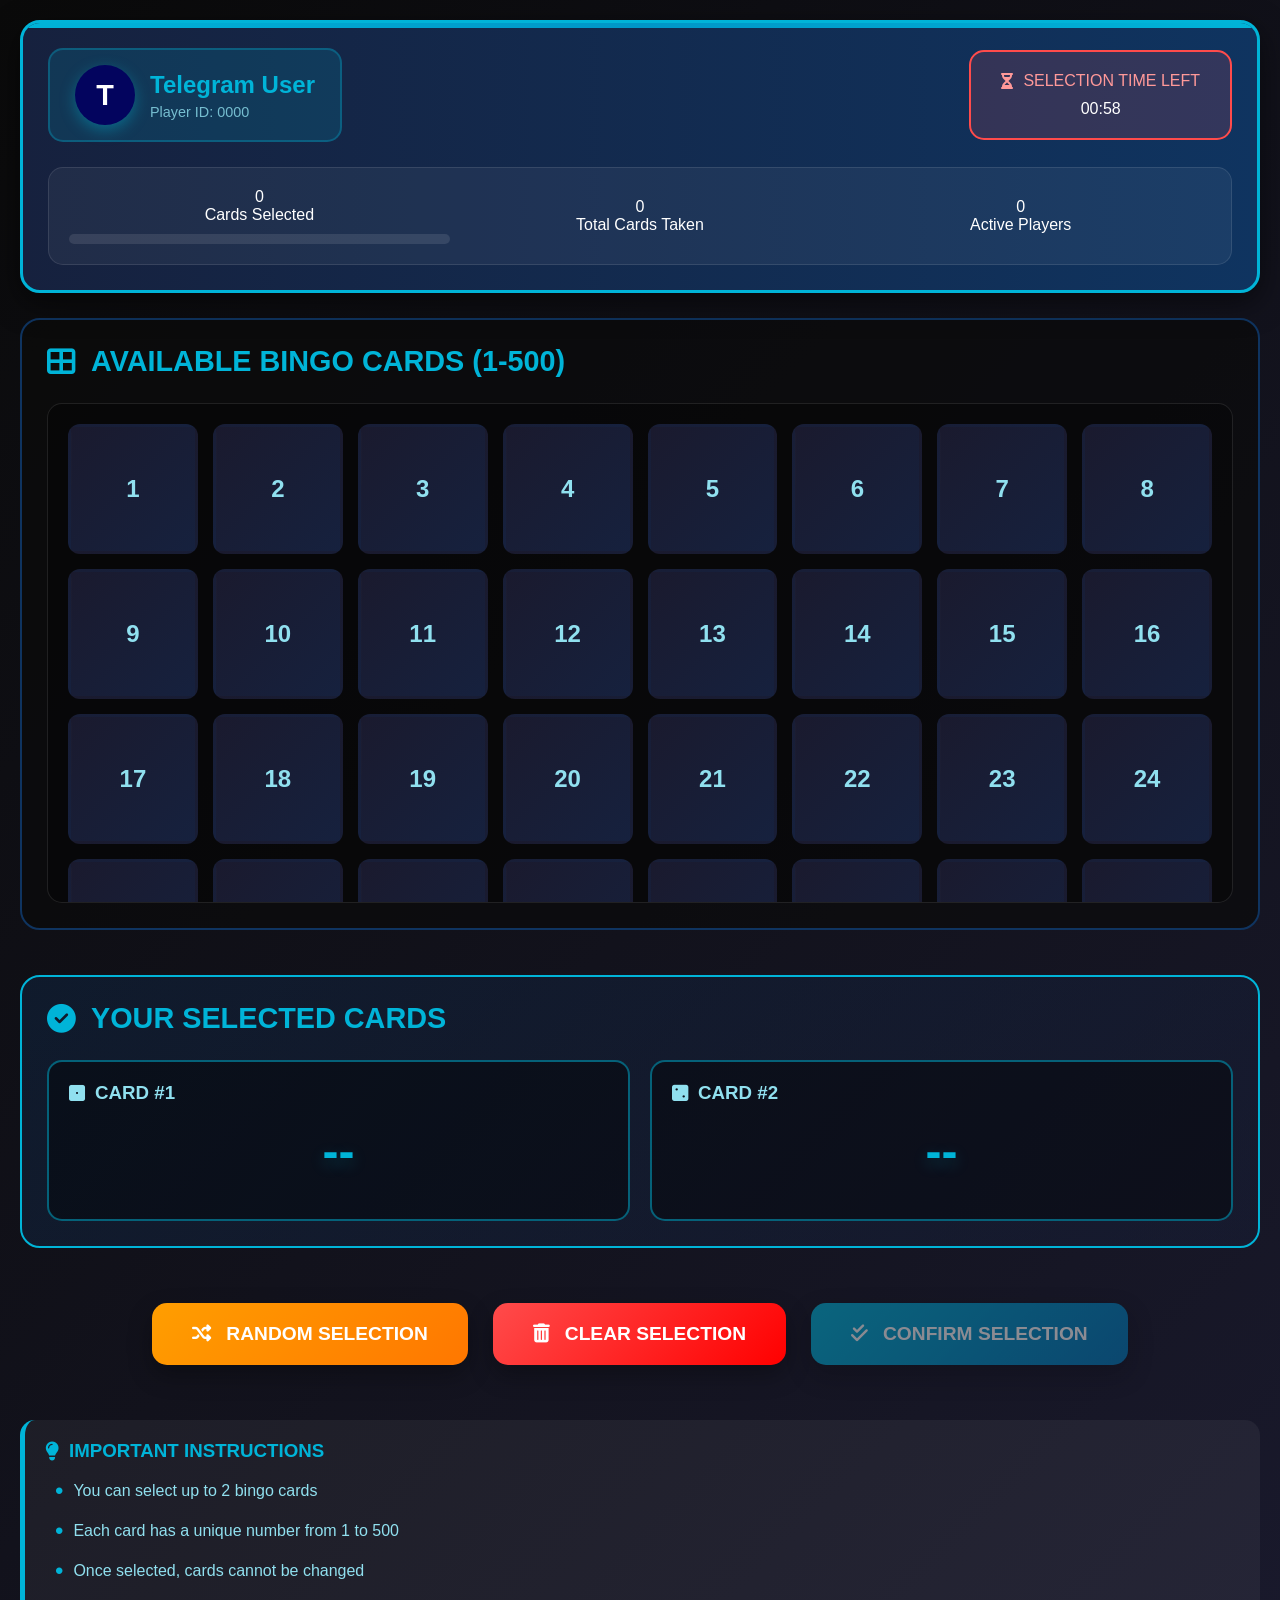
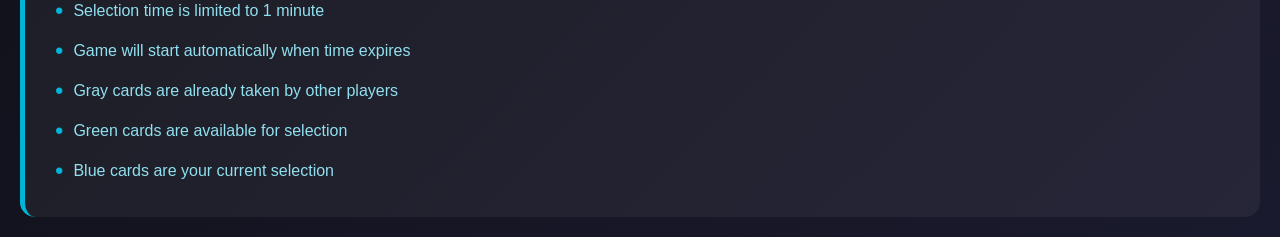
==== commit 3e37bd26: "Add files via upload" ====
--- a/choose-cards.html
+++ b/choose-cards.html
@@ -97,7 +97,10 @@
                 CLEAR SELECTION
             </button>
             
-
+            <button class="control-btn btn-confirm" id="confirmSelectionBtn" disabled>
+                <i class="fas fa-check-double"></i>
+                CONFIRM SELECTION
+            </button>
         </div>
 
         <div class="instructions">
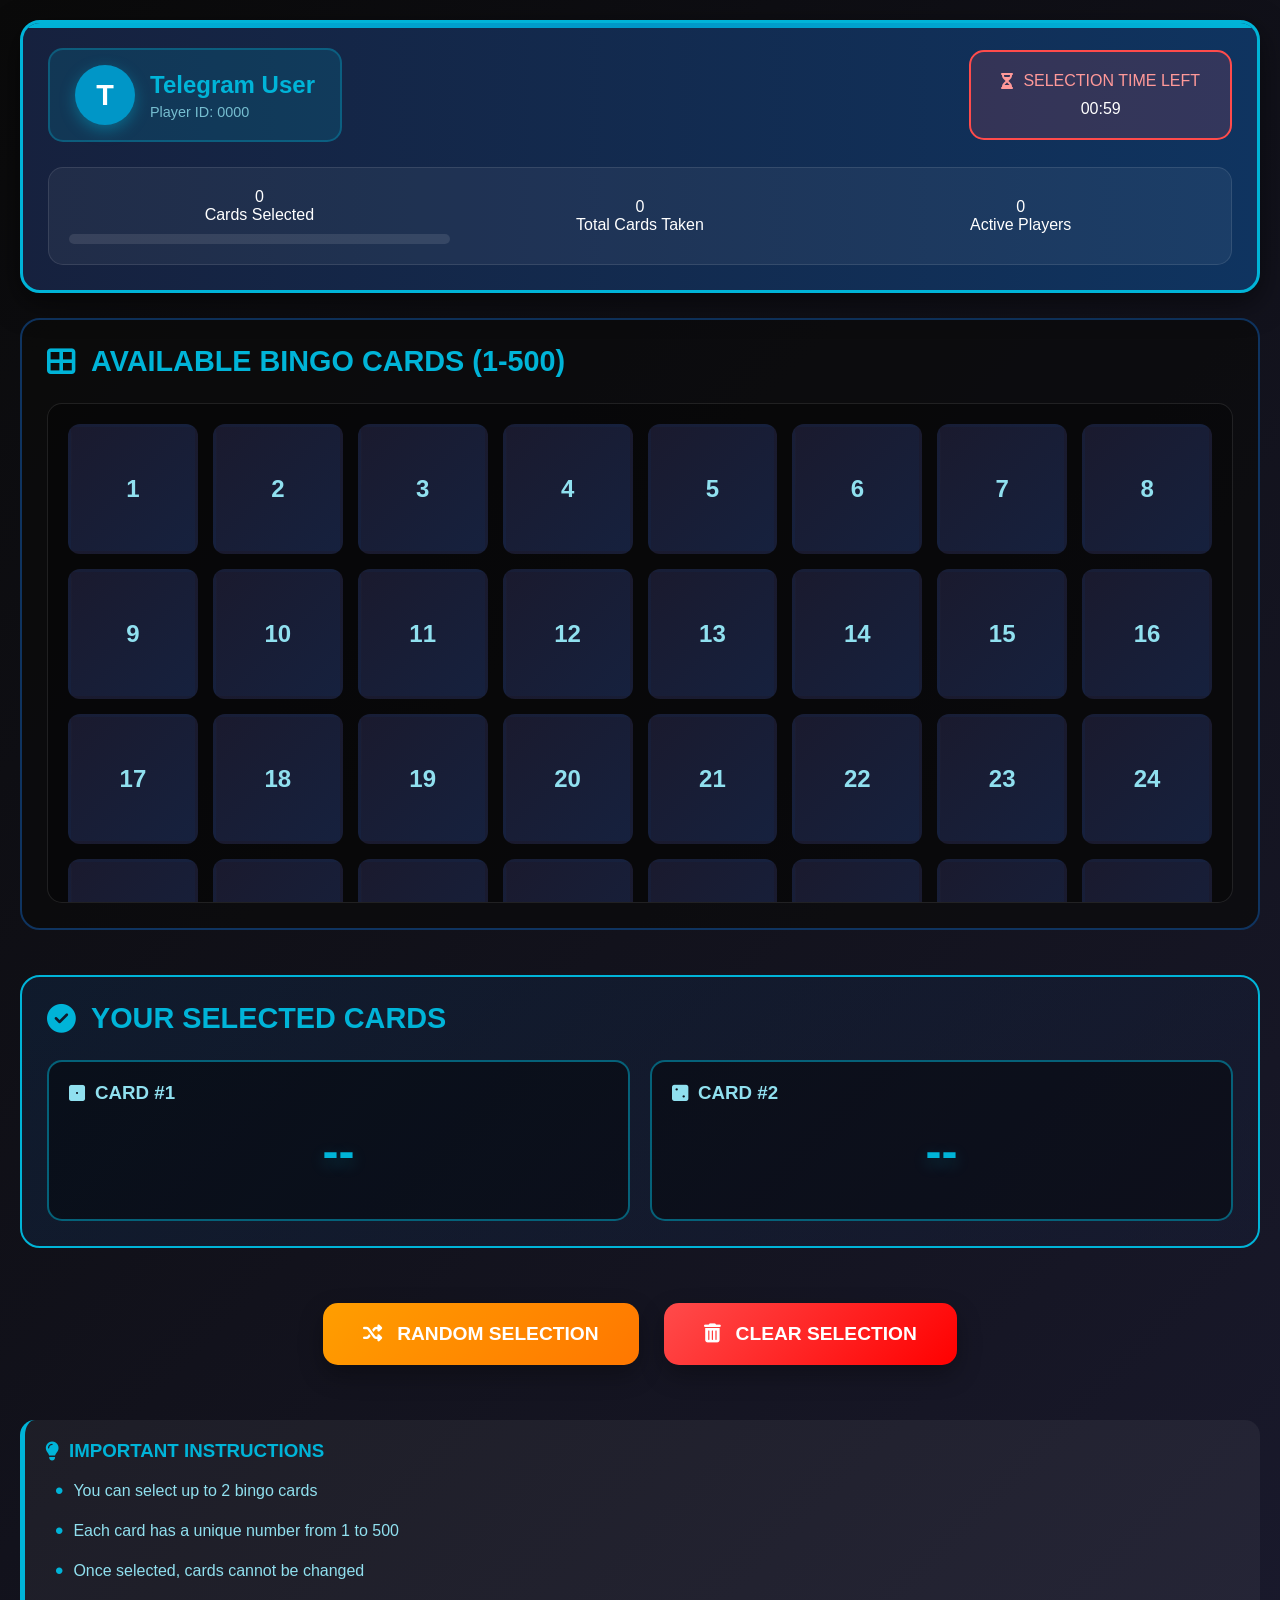
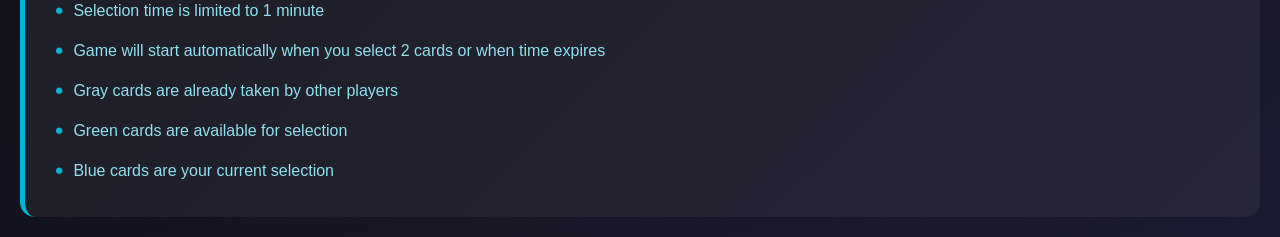
==== commit 1936db46: "Add files via upload" ====
--- a/choose-cards.html
+++ b/choose-cards.html
@@ -97,10 +97,7 @@
                 CLEAR SELECTION
             </button>
             
-            <button class="control-btn btn-confirm" id="confirmSelectionBtn" disabled>
-                <i class="fas fa-check-double"></i>
-                CONFIRM SELECTION
-            </button>
+            <!-- REMOVED: Confirm Selection Button -->
         </div>
 
         <div class="instructions">
@@ -110,7 +107,7 @@
                 <li>Each card has a unique number from 1 to 500</li>
                 <li>Once selected, cards cannot be changed</li>
                 <li>Selection time is limited to 1 minute</li>
-                <li>Game will start automatically when time expires</li>
+                <li>Game will start automatically when you select 2 cards or when time expires</li>
                 <li>Gray cards are already taken by other players</li>
                 <li>Green cards are available for selection</li>
                 <li>Blue cards are your current selection</li>
--- a/css/choose-cards.css
+++ b/css/choose-cards.css
@@ -308,22 +308,7 @@
     box-shadow: 0 10px 25px rgba(0, 0, 0, 0.3);
 }
 
-.btn-confirm {
-    background: linear-gradient(135deg, #00b4d8, #0077b6);
-    color: white;
-    min-width: 250px;
-}
-
-.btn-confirm:hover:not(:disabled) {
-    transform: translateY(-5px);
-    box-shadow: 0 15px 35px rgba(0, 180, 216, 0.4);
-    background: linear-gradient(135deg, #0096c7, #005f8a);
-}
-
-.btn-confirm:disabled {
-    opacity: 0.5;
-    cursor: not-allowed;
-}
+/* REMOVED: .btn-confirm styles */
 
 .btn-random {
     background: linear-gradient(135deg, #ff9e00, #ff7700);
@@ -419,4 +404,9 @@
         width: 100%;
         justify-content: center;
     }
+    
+    .controls-section {
+        flex-direction: column;
+        gap: 15px;
+    }
 }
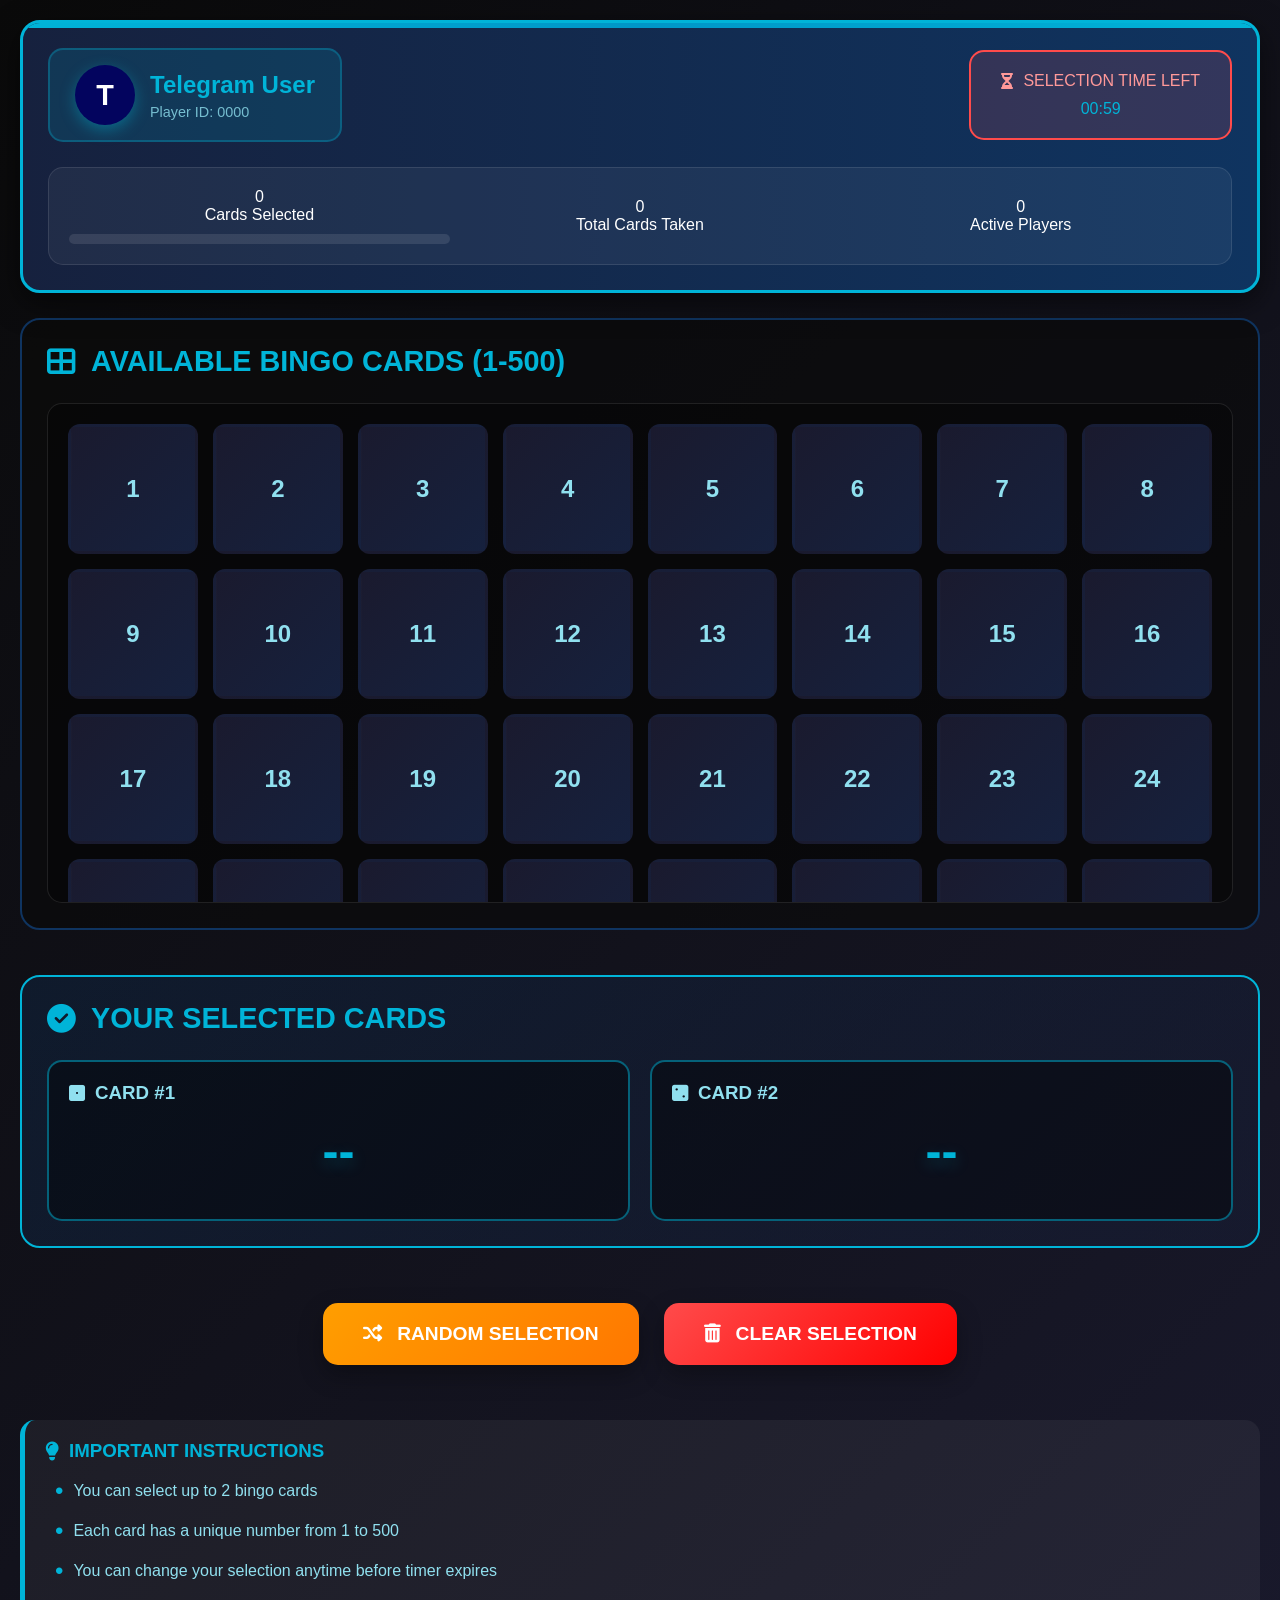
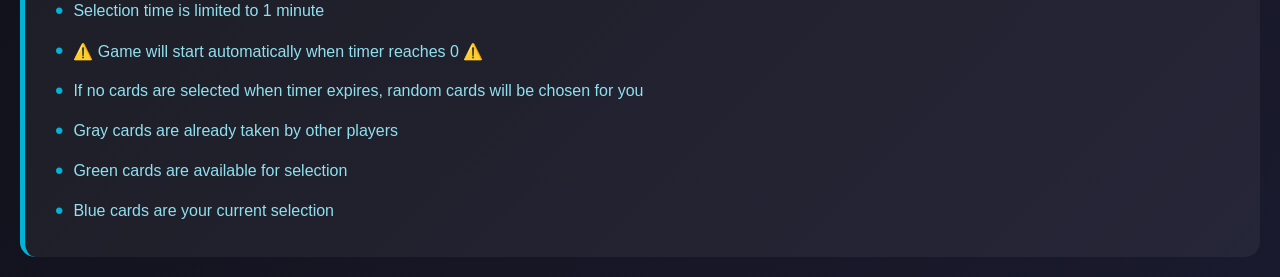
==== commit 1e95271a: "Add files via upload" ====
--- a/choose-cards.html
+++ b/choose-cards.html
@@ -100,14 +100,15 @@
             <!-- REMOVED: Confirm Selection Button -->
         </div>
 
-        <div class="instructions">
+                <div class="instructions">
             <h3><i class="fas fa-lightbulb"></i> IMPORTANT INSTRUCTIONS</h3>
             <ul>
                 <li>You can select up to 2 bingo cards</li>
                 <li>Each card has a unique number from 1 to 500</li>
-                <li>Once selected, cards cannot be changed</li>
+                <li>You can change your selection anytime before timer expires</li>
                 <li>Selection time is limited to 1 minute</li>
-                <li>Game will start automatically when you select 2 cards or when time expires</li>
+                <li>⚠️ Game will start automatically when timer reaches 0 ⚠️</li>
+                <li>If no cards are selected when timer expires, random cards will be chosen for you</li>
                 <li>Gray cards are already taken by other players</li>
                 <li>Green cards are available for selection</li>
                 <li>Blue cards are your current selection</li>
--- a/css/choose-cards.css
+++ b/css/choose-cards.css
@@ -391,9 +391,125 @@
         align-items: stretch;
     }
     
-    .selection-timer {
-        min-width: auto;
-    }
+/* Add or update these styles in choose-cards.css */
+
+.selection-timer {
+    background: rgba(255, 75, 75, 0.15);
+    padding: 20px 30px;
+    border-radius: 15px;
+    border: 2px solid #ff4b4b;
+    text-align: center;
+    min-width: 200px;
+    transition: all 0.3s ease;
+}
+
+.timer-label {
+    color: #ff9999;
+    font-size: 1rem;
+    margin-bottom: 10px;
+    display: flex;
+    align-items: center;
+    justify-content: center;
+    gap: 10px;
+}
+
+.timer-display {
+    font-size: 2.5rem;
+    font-weight: bold;
+    color: #00b4d8;
+    font-family: 'Courier New', monospace;
+    transition: color 0.3s ease;
+    text-shadow: 0 0 10px rgba(0, 180, 216, 0.5);
+}
+
+/* Timer urgency states */
+.selection-timer.urgent {
+    border-color: #ff0000;
+    background: rgba(255, 0, 0, 0.2);
+    animation: pulseUrgent 1s infinite;
+}
+
+.timer-display.urgent {
+    color: #ff4b4b;
+    text-shadow: 0 0 10px rgba(255, 75, 75, 0.5);
+}
+
+@keyframes pulseUrgent {
+    0%, 100% {
+        box-shadow: 0 0 10px rgba(255, 0, 0, 0.3);
+    }
+    50% {
+        box-shadow: 0 0 20px rgba(255, 0, 0, 0.6);
+    }
+}
+
+/* Remove the auto-start button styles and adjust layout */
+.controls-section {
+    display: flex;
+    justify-content: center;
+    gap: 25px;
+    margin-top: 30px;
+    flex-wrap: wrap;
+}
+
+.control-btn {
+    padding: 20px 40px;
+    border: none;
+    border-radius: 15px;
+    font-size: 1.2rem;
+    font-weight: bold;
+    cursor: pointer;
+    transition: all 0.3s ease;
+    display: flex;
+    align-items: center;
+    gap: 15px;
+    box-shadow: 0 10px 25px rgba(0, 0, 0, 0.3);
+    min-width: 250px;
+    justify-content: center;
+}
+
+/* Update instructions */
+.instructions ul li:nth-child(5) {
+    color: #ff4b4b;
+    font-weight: bold;
+}
+
+/* Selected cards counter */
+.cards-selected-counter {
+    position: fixed;
+    bottom: 20px;
+    right: 20px;
+    background: rgba(0, 180, 216, 0.9);
+    color: white;
+    padding: 15px 25px;
+    border-radius: 15px;
+    font-size: 1.2rem;
+    font-weight: bold;
+    display: flex;
+    align-items: center;
+    gap: 10px;
+    box-shadow: 0 5px 15px rgba(0, 180, 216, 0.3);
+    z-index: 100;
+}
+
+@media (max-width: 768px) {
+    .controls-section {
+        flex-direction: column;
+        align-items: center;
+    }
+    
+    .control-btn {
+        width: 100%;
+        max-width: 300px;
+    }
+    
+    .cards-selected-counter {
+        bottom: 10px;
+        right: 10px;
+        padding: 10px 15px;
+        font-size: 1rem;
+    }
+}    
     
     .cards-grid {
         grid-template-columns: repeat(auto-fill, minmax(80px, 1fr));
